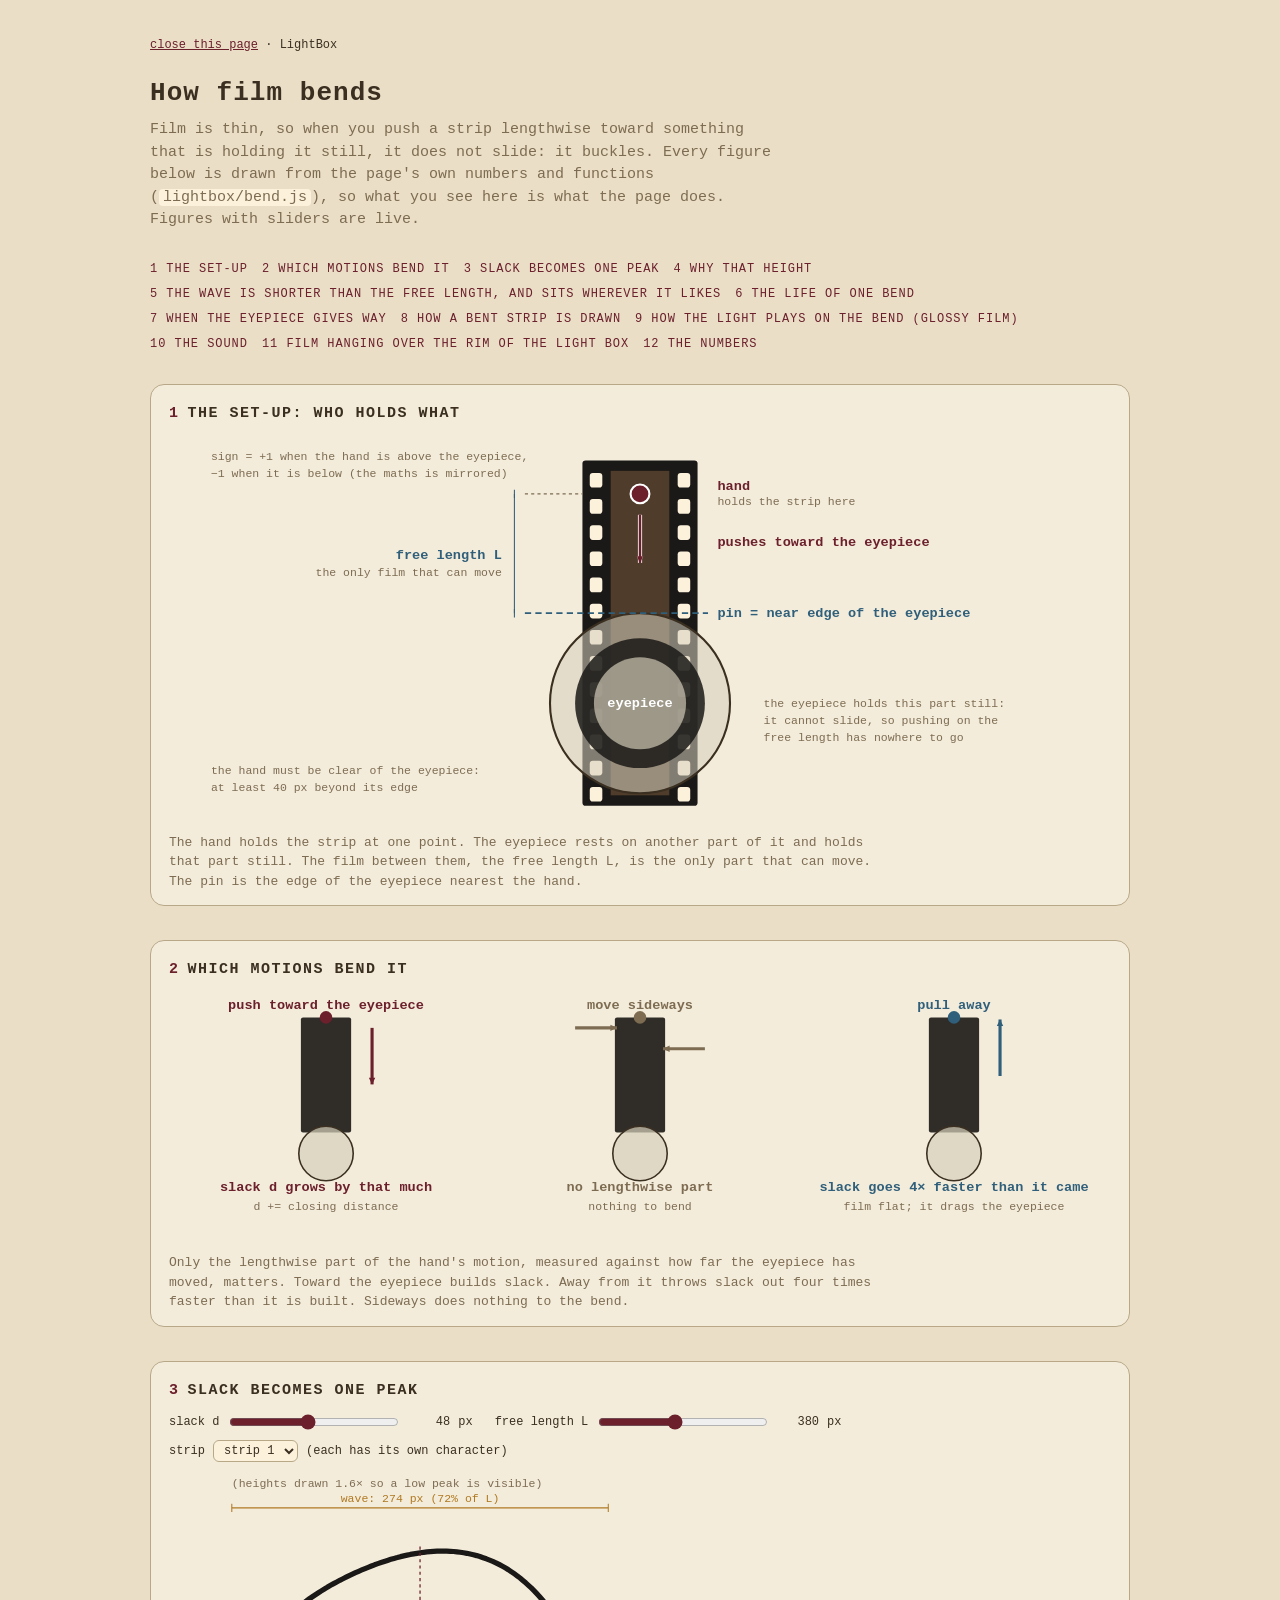
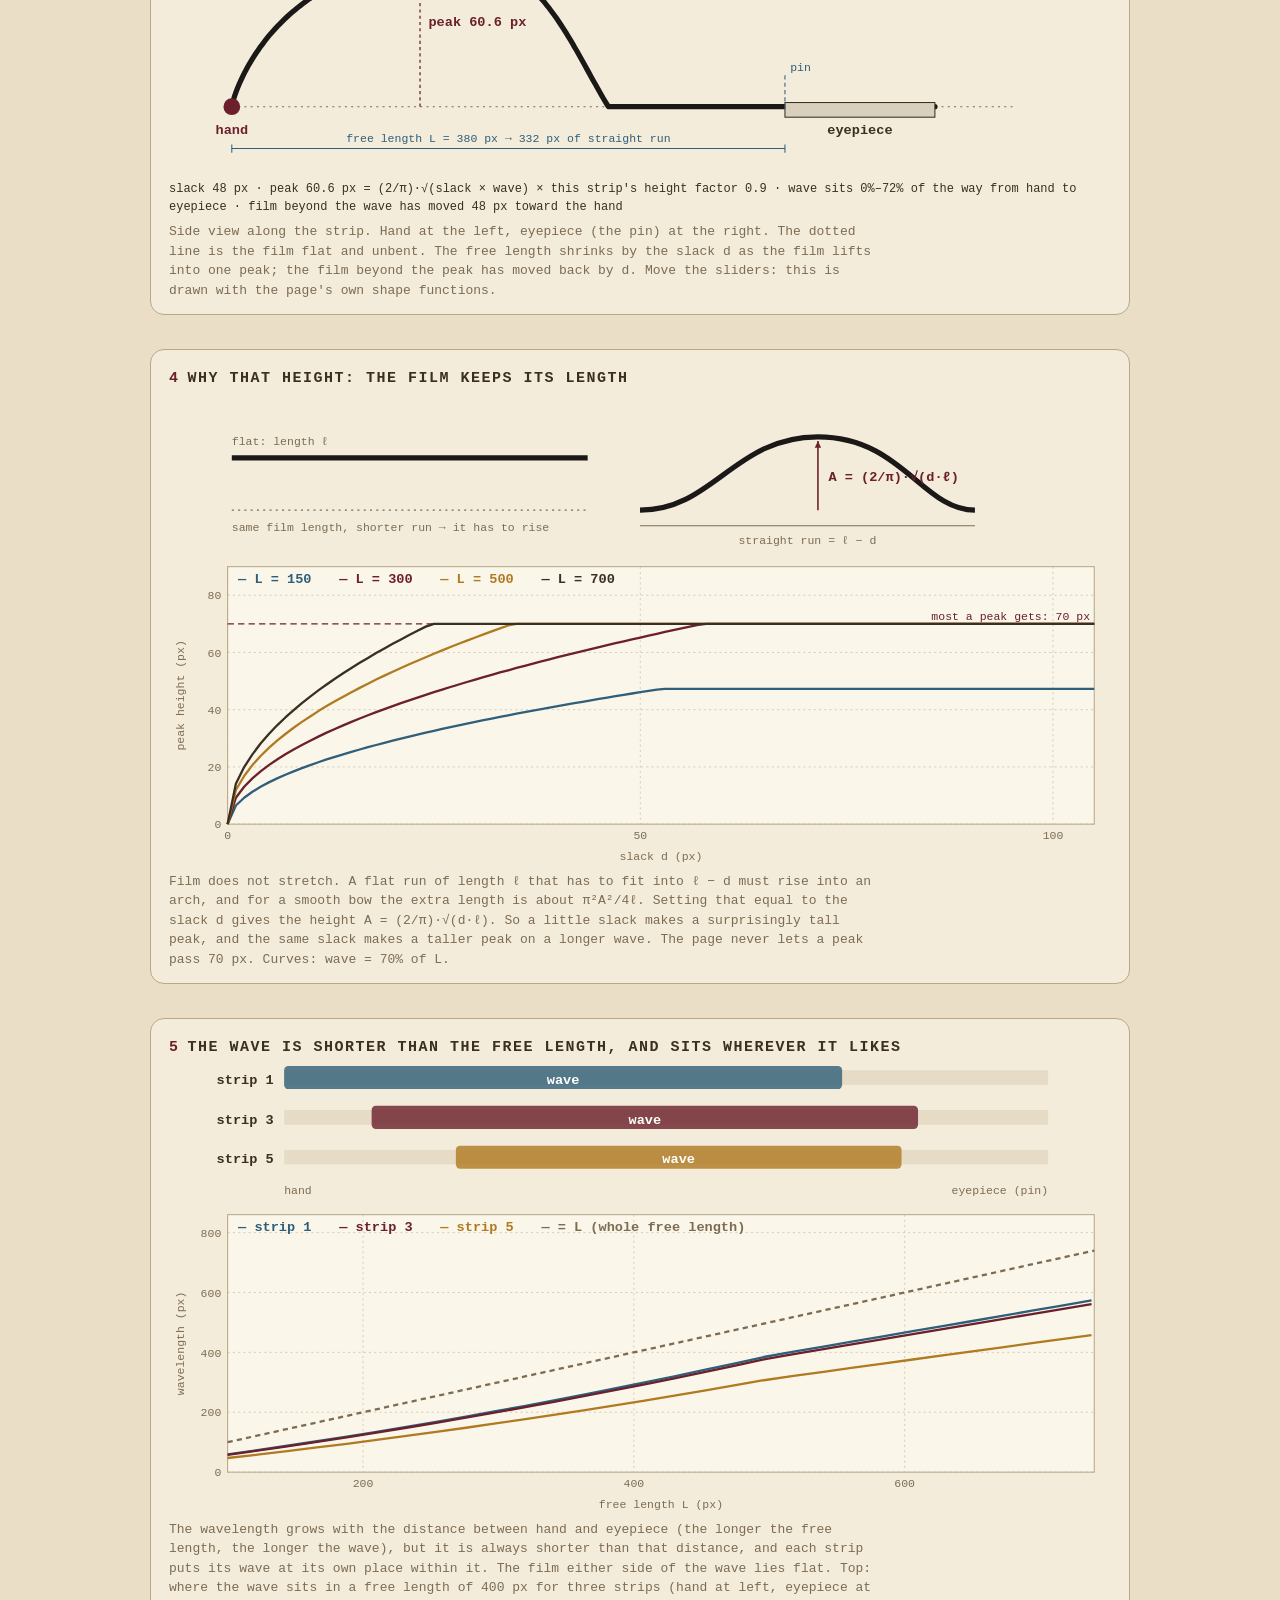
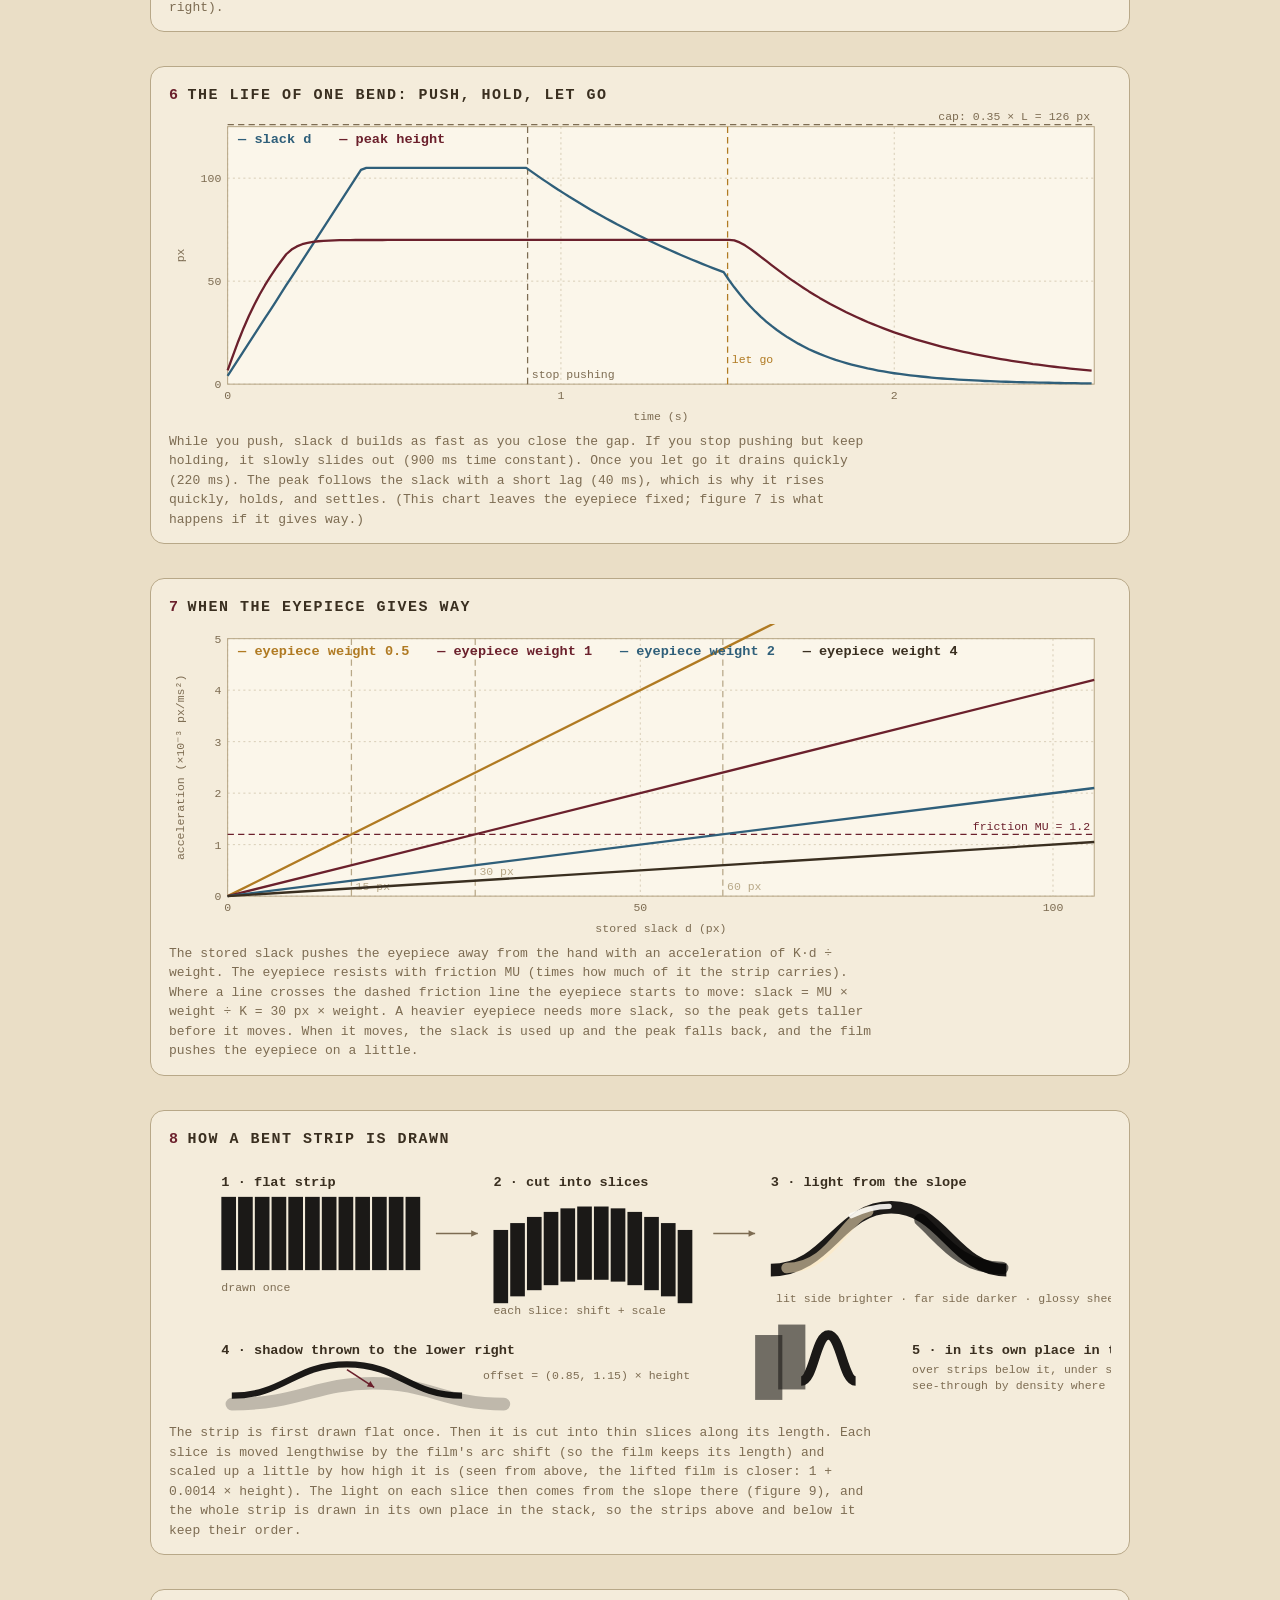
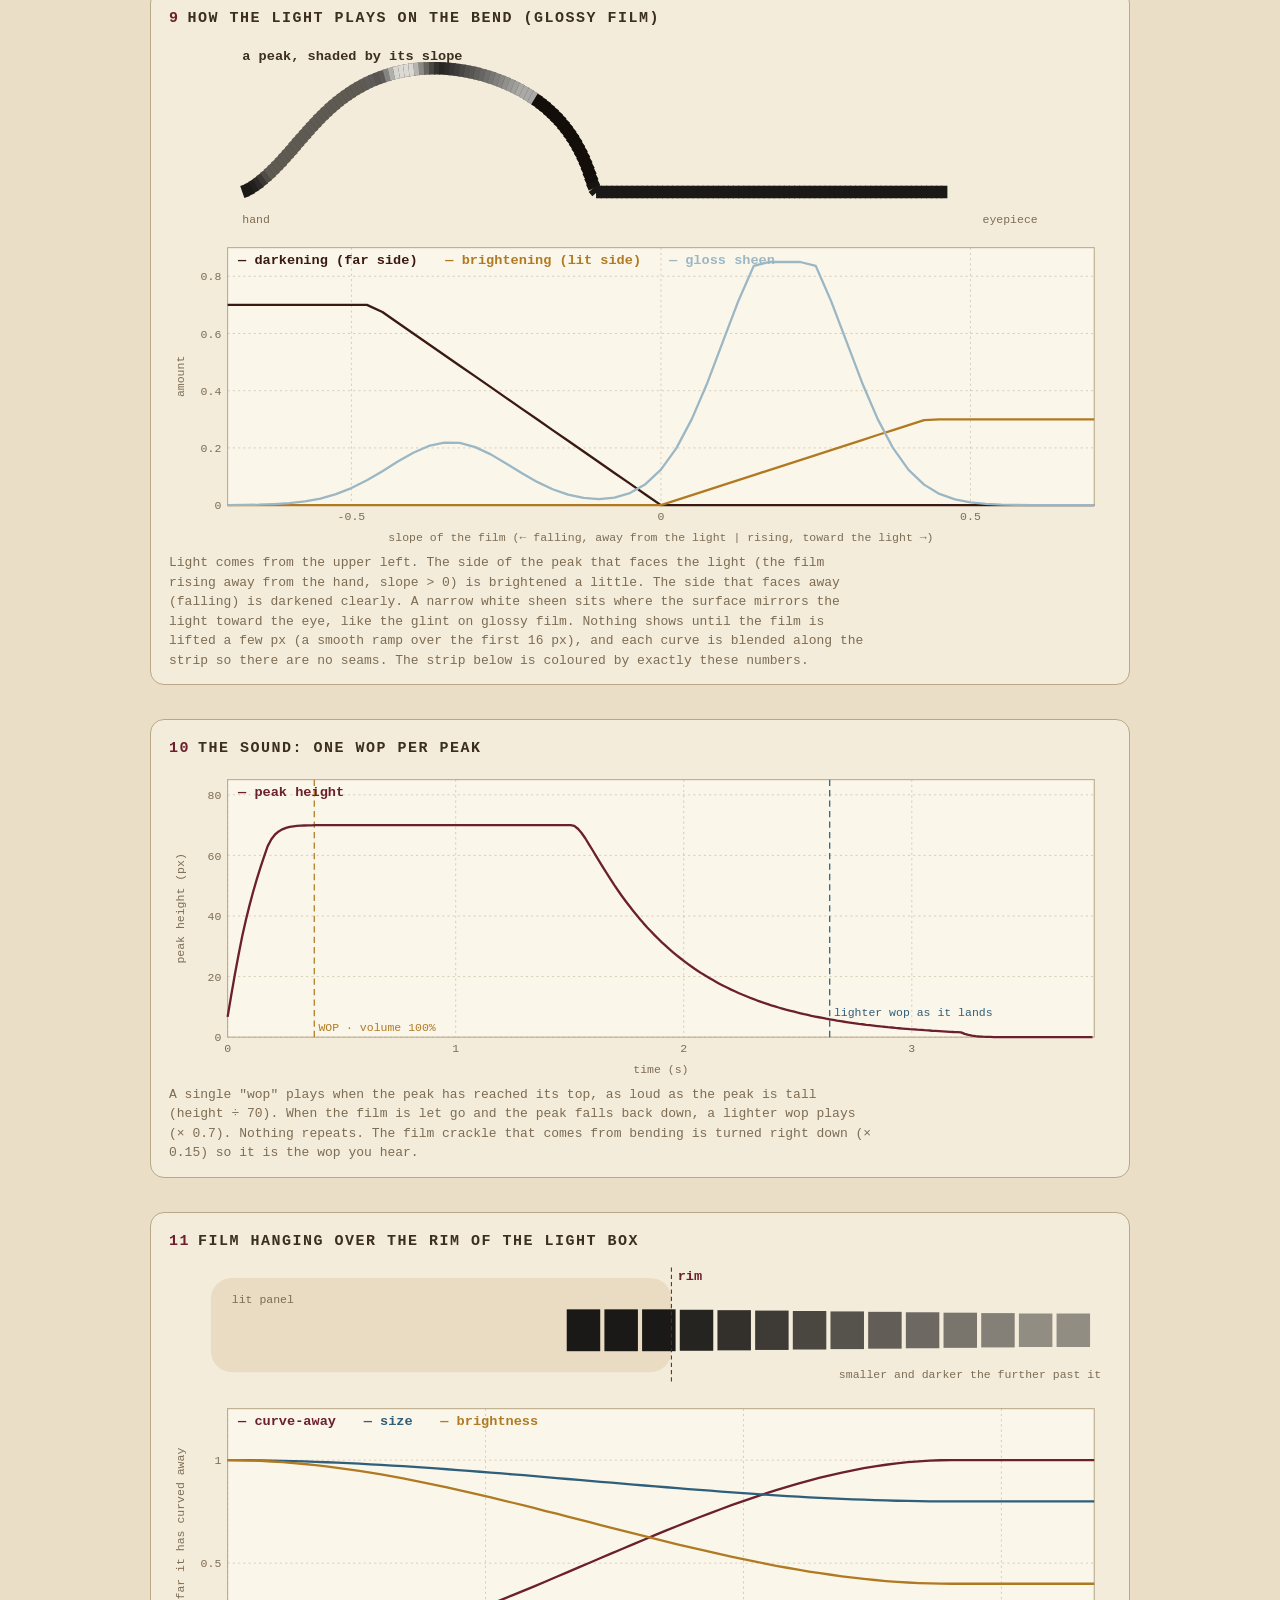
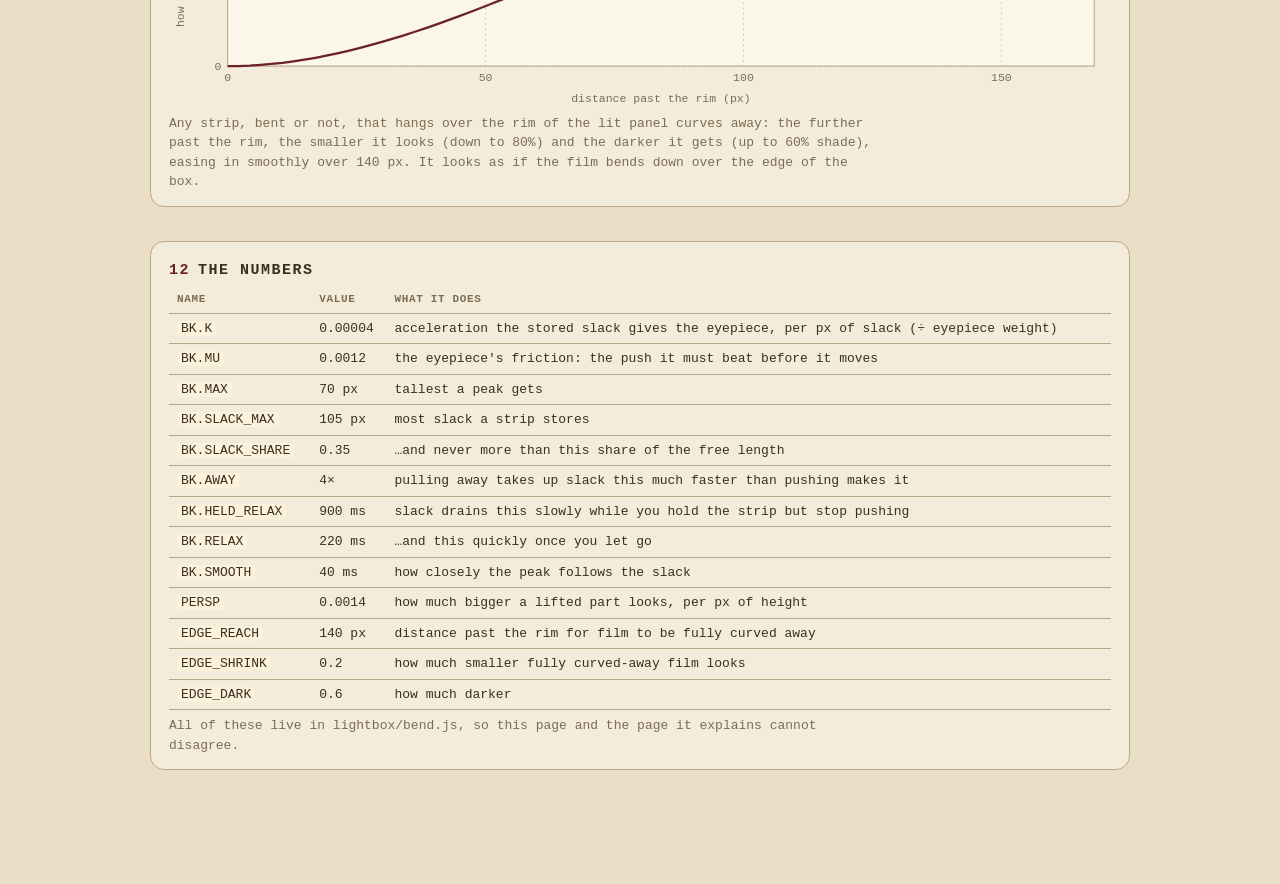
==== how-film-bends.html @ f4ecd859 "A page of diagrams explaining the film bending, opened by a button beside the sliders" ====
<!doctype html>
<html lang="en">
<head>
<meta charset="utf-8">
<meta name="viewport" content="width=device-width, initial-scale=1">
<title>How film bends</title>
<style>
  :root { --bg: #eadec6; --paper: #f4ecdb; --ink: #3a2f20; --soft: #7d6c52; --wine: #6b202c; --film: #1b1917; --lit: #fcf2dc; --line: #b8a888; --blue: #2f5f7a; --gold: #b07a22; }
  * { box-sizing: border-box; }
  body { margin: 0; background: var(--bg); color: var(--ink); font: 15px/1.5 ui-monospace, "SF Mono", Menlo, monospace; }
  main { max-width: 1020px; margin: 0 auto; padding: 36px 20px 80px; }
  h1 { font-size: 26px; letter-spacing: .04em; margin: 0 0 6px; }
  .lead { color: var(--soft); margin: 0 0 28px; max-width: 70ch; }
  nav { display: flex; flex-wrap: wrap; gap: 6px 14px; margin: 0 0 30px; font-size: 12px; letter-spacing: .08em; text-transform: uppercase; }
  nav a { color: var(--wine); text-decoration: none; border-bottom: 1px solid transparent; }
  nav a:hover { border-color: var(--wine); }
  figure { margin: 0 0 34px; background: var(--paper); border: 1px solid var(--line); border-radius: 14px; padding: 18px 18px 14px; }
  figure h2 { font-size: 15px; letter-spacing: .1em; text-transform: uppercase; margin: 0 0 4px; }
  figure h2 span { color: var(--wine); margin-right: 8px; }
  figcaption { color: var(--soft); font-size: 13px; margin: 6px 0 0; max-width: 90ch; }
  svg { display: block; width: 100%; height: auto; }
  svg text { font: 11px ui-monospace, "SF Mono", Menlo, monospace; fill: var(--ink); }
  svg .soft { fill: var(--soft); }
  svg .big { font-size: 13px; font-weight: 600; }
  .controls { display: flex; flex-wrap: wrap; gap: 8px 22px; margin: 10px 0 4px; font-size: 12px; align-items: center; }
  .controls label { display: flex; gap: 8px; align-items: center; }
  .controls input[type=range] { width: 170px; accent-color: var(--wine); }
  .controls output { min-width: 3.4em; text-align: right; }
  .controls select { font: inherit; background: var(--lit); border: 1px solid var(--line); border-radius: 6px; padding: 2px 6px; color: var(--ink); }
  table { width: 100%; border-collapse: collapse; font-size: 13px; }
  td, th { text-align: left; padding: 5px 8px; border-bottom: 1px solid var(--line); vertical-align: top; }
  th { color: var(--soft); font-weight: 600; letter-spacing: .06em; text-transform: uppercase; font-size: 11px; }
  code { background: var(--lit); padding: 0 4px; border-radius: 4px; }
  .back { font-size: 12px; margin-bottom: 20px; }
  .back a { color: var(--wine); }
</style>
</head>
<body>
<main>
  <div class="back"><a href="javascript:window.close()">close this page</a> · LightBox</div>
  <h1>How film bends</h1>
  <p class="lead">Film is thin, so when you push a strip lengthwise toward something that is holding it still, it does not slide: it buckles. Every figure below is drawn from the page's own numbers and functions (<code>lightbox/bend.js</code>), so what you see here is what the page does. Figures with sliders are live.</p>
  <nav id="nav"></nav>
  <div id="figs"></div>
</main>

<script type="module">
import { BK, PERSP, EDGE_REACH, EDGE_SHRINK, EDGE_DARK, archHeight, lighting, overRim, placeBend, profile, seedBend } from "./lightbox/bend.js";

const INK = "#3a2f20", SOFT = "#7d6c52", WINE = "#6b202c", BLUE = "#2f5f7a", GOLD = "#b07a22", LINE = "#b8a888", FILM = "#1b1917", LIT = "#fcf2dc";
const f1 = (v) => (Math.round(v * 10) / 10).toString();
const figs = document.getElementById("figs"), nav = document.getElementById("nav");
let n = 0;
function figure(id, title, caption, body) {
  n++;
  const el = document.createElement("figure");
  el.id = id;
  el.innerHTML = `<h2><span>${n}</span>${title}</h2><div class="body"></div><figcaption>${caption}</figcaption>`;
  el.querySelector(".body").innerHTML = body;
  figs.append(el);
  nav.insertAdjacentHTML("beforeend", `<a href="#${id}">${n} ${title.split(":")[0]}</a>`);
  return el;
}
const arrow = (x1, y1, x2, y2, c = INK, w = 1.6) => {
  const a = Math.atan2(y2 - y1, x2 - x1), h = 7;
  return `<line x1="${x1}" y1="${y1}" x2="${x2}" y2="${y2}" stroke="${c}" stroke-width="${w}"/><path d="M${x2} ${y2} L${x2 - h * Math.cos(a - .45)} ${y2 - h * Math.sin(a - .45)} L${x2 - h * Math.cos(a + .45)} ${y2 - h * Math.sin(a + .45)} Z" fill="${c}"/>`;
};
const dim = (x1, y1, x2, y2, label, c = SOFT, off = 0) => `<g stroke="${c}" stroke-width="1" fill="none"><line x1="${x1}" y1="${y1}" x2="${x2}" y2="${y2}"/><line x1="${x1}" y1="${y1 - 4}" x2="${x1}" y2="${y1 + 4}"/><line x1="${x2}" y1="${y2 - 4}" x2="${x2}" y2="${y2 + 4}"/></g><text x="${(x1 + x2) / 2}" y="${(y1 + y2) / 2 - 6 + off}" text-anchor="middle" fill="${c}" style="fill:${c}">${label}</text>`;

/* a plot: series of [x,y] points, axes ranges, labels */
function plot({ w = 900, h = 300, x0, x1, y0, y1, xl, yl, series = [], vlines = [], hlines = [], notes = "" }) {
  const L = 56, R = 16, T = 14, B = 40, pw = w - L - R, ph = h - T - B;
  const X = (x) => L + ((x - x0) / (x1 - x0)) * pw, Y = (y) => T + ph - ((y - y0) / (y1 - y0)) * ph;
  let s = `<svg viewBox="0 0 ${w} ${h}" role="img"><rect x="${L}" y="${T}" width="${pw}" height="${ph}" fill="#fbf6ea" stroke="${LINE}"/>`;
  const tick = (min, max) => { const span = max - min, raw = span / 5, mag = Math.pow(10, Math.floor(Math.log10(raw))), st = [1, 2, 5, 10].map((k) => k * mag).find((v) => v >= raw); const out = []; for (let v = Math.ceil(min / st) * st; v <= max + 1e-9; v += st) out.push(v); return out; };
  for (const v of tick(x0, x1)) s += `<line x1="${X(v)}" y1="${T}" x2="${X(v)}" y2="${T + ph}" stroke="${LINE}" stroke-width=".5" stroke-dasharray="2 3"/><text x="${X(v)}" y="${T + ph + 14}" text-anchor="middle" class="soft">${+v.toFixed(3)}</text>`;
  for (const v of tick(y0, y1)) s += `<line x1="${L}" y1="${Y(v)}" x2="${L + pw}" y2="${Y(v)}" stroke="${LINE}" stroke-width=".5" stroke-dasharray="2 3"/><text x="${L - 6}" y="${Y(v) + 4}" text-anchor="end" class="soft">${+v.toFixed(3)}</text>`;
  for (const hl of hlines) s += `<line x1="${L}" y1="${Y(hl.y)}" x2="${L + pw}" y2="${Y(hl.y)}" stroke="${hl.c || SOFT}" stroke-width="1.2" stroke-dasharray="6 4"/><text x="${L + pw - 4}" y="${Y(hl.y) - 4}" text-anchor="end" style="fill:${hl.c || SOFT}">${hl.t}</text>`;
  vlines.forEach((vl, i) => { s += `<line x1="${X(vl.x)}" y1="${T}" x2="${X(vl.x)}" y2="${T + ph}" stroke="${vl.c || SOFT}" stroke-width="1.2" stroke-dasharray="6 4"/><text x="${X(vl.x) + 4}" y="${T + ph - 6 - (i % 2) * 14}" style="fill:${vl.c || SOFT}">${vl.t}</text>`; });
  series.forEach((se) => {
    const pts = se.pts.map(([x, y]) => `${X(x).toFixed(1)},${Y(y).toFixed(1)}`).join(" ");
    s += `<polyline points="${pts}" fill="none" stroke="${se.c}" stroke-width="2.2" ${se.dash ? 'stroke-dasharray="5 4"' : ""} stroke-linejoin="round"/>`;
  });
  let lx = L + 10, ly = T + 16;
  series.forEach((se) => { if (!se.t) return; const wd = 28 + se.t.length * 7.8; if (lx + wd > L + pw) { lx = L + 10; ly += 15; } s += `<text x="${lx}" y="${ly}" style="fill:${se.c}" class="big">— ${se.t}</text>`; lx += wd + 14; });
  s += `<text x="${L + pw / 2}" y="${h - 6}" text-anchor="middle" class="soft">${xl}</text><text x="14" y="${T + ph / 2}" text-anchor="middle" transform="rotate(-90 14 ${T + ph / 2})" class="soft">${yl}</text>${notes}</svg>`;
  return s;
}

/* a strip's bend state, set up exactly as the page does it */
function makeBend(seedIndex, L, d, hand = 0) {
  const bk = { d, a: 0, sign: 1, hand, pin: hand + L, L, cover: 1 };
  seedBend(bk, (seedIndex + 1) * 0.6180339887 % 1);
  placeBend(bk);
  bk.a = d > 0 ? Math.min(BK.MAX, archHeight(d, (bk.t1 - bk.t0) * L)) : 0;
  return bk;
}

/* ------------------------------------------------------------------------------------------------------------------------------ 1 */
figure("setup", "The set-up: who holds what",
  "The hand holds the strip at one point. The eyepiece rests on another part of it and holds that part still. The film between them, the free length L, is the only part that can move. The pin is the edge of the eyepiece nearest the hand.",
  `<svg viewBox="0 0 900 380">
    <rect x="395" y="30" width="110" height="330" fill="${FILM}" rx="3"/>
    ${[0,1,2,3,4,5,6,7,8,9,10,11,12].map((i) => `<rect x="402" y="${42 + i * 25}" width="12" height="14" rx="3" fill="${LIT}"/><rect x="486" y="${42 + i * 25}" width="12" height="14" rx="3" fill="${LIT}"/>`).join("")}
    <rect x="422" y="40" width="56" height="310" fill="#7a5a3c" opacity=".55"/>
    <circle cx="450" cy="262" r="86" fill="#d8d0bd" fill-opacity=".55" stroke="${INK}" stroke-width="2"/>
    <circle cx="450" cy="262" r="62" fill="${FILM}" fill-opacity=".85"/><circle cx="450" cy="262" r="44" fill="#e9e1cc" fill-opacity=".6"/>
    <text x="450" y="266" text-anchor="middle" class="big" style="fill:#fff">eyepiece</text>
    <circle cx="450" cy="62" r="9" fill="${WINE}" stroke="#fff" stroke-width="2"/><text x="524" y="58" class="big" style="fill:${WINE}">hand</text><text x="524" y="73" class="soft">holds the strip here</text>
    ${arrow(450, 82, 450, 128, "#fff", 4)}${arrow(450, 82, 450, 128, WINE, 2.4)}<text x="524" y="112" style="fill:${WINE}" class="big">pushes toward the eyepiece</text>
    <line x1="340" y1="62" x2="395" y2="62" stroke="${SOFT}" stroke-dasharray="3 3"/>
    <line x1="340" y1="176" x2="515" y2="176" stroke="${BLUE}" stroke-width="1.6" stroke-dasharray="6 4"/>
    <text x="524" y="180" style="fill:${BLUE}" class="big">pin = near edge of the eyepiece</text>
    ${dim(330, 62, 330, 176, "", BLUE)}<text x="318" y="124" text-anchor="end" style="fill:${BLUE}" class="big">free length L</text>
    <text x="318" y="140" text-anchor="end" class="soft">the only film that can move</text>
    <rect x="395" y="176" width="110" height="172" fill="none"/>
    <text x="568" y="266" class="soft">the eyepiece holds this part still:</text><text x="568" y="282" class="soft">it cannot slide, so pushing on the</text><text x="568" y="298" class="soft">free length has nowhere to go</text>
    <text x="40" y="30" class="soft">sign = +1 when the hand is above the eyepiece,</text><text x="40" y="46" class="soft">−1 when it is below (the maths is mirrored)</text>
    <text x="40" y="330" class="soft">the hand must be clear of the eyepiece:</text><text x="40" y="346" class="soft">at least 40 px beyond its edge</text>
  </svg>`);

/* ------------------------------------------------------------------------------------------------------------------------------ 2 */
figure("which", "Which motions bend it",
  "Only the lengthwise part of the hand's motion, measured against how far the eyepiece has moved, matters. Toward the eyepiece builds slack. Away from it throws slack out four times faster than it is built. Sideways does nothing to the bend.",
  `<svg viewBox="0 0 900 250">
    ${[["push toward the eyepiece", 150, "slack d grows by that much", "d += closing distance", WINE, "bends", `${arrow(44, -80, 44, -26, WINE, 3)}`],
       ["move sideways", 450, "no lengthwise part", "nothing to bend", SOFT, "flat", `${arrow(-62, -80, -62 + 40, -80, SOFT, 3)}${arrow(62, -60, 62 - 40, -60, SOFT, 3)}`],
       ["pull away", 750, `slack goes ${BK.AWAY}× faster than it came`, "film flat; it drags the eyepiece", BLUE, "flat", `${arrow(44, -34, 44, -88, BLUE, 3)}`]].map(([t, x, a, b, c, st, ar]) => `
      <g transform="translate(${x} 0)">
        <text y="22" text-anchor="middle" class="big" style="fill:${c}">${t}</text>
        <g transform="translate(0 120)">
          <rect x="-24" y="-90" width="48" height="110" fill="${FILM}" rx="2" opacity=".9"/>
          <circle cx="0" cy="-90" r="6" fill="${c}"/>
          <g transform="translate(0 0)">${ar}</g>
          <circle cx="0" cy="40" r="26" fill="#d8d0bd" fill-opacity=".7" stroke="${INK}" stroke-width="1.5"/>
        </g>
        <text y="196" text-anchor="middle" style="fill:${c}" class="big">${a}</text>
        <text y="214" text-anchor="middle" class="soft">${b}</text>
      </g>`).join("")}
  </svg>`);

/* ------------------------------------------------------------------------------------------------------------------------------ 3 (live) */
const f3 = figure("peak", "Slack becomes one peak",
  "Side view along the strip. Hand at the left, eyepiece (the pin) at the right. The dotted line is the film flat and unbent. The free length shrinks by the slack d as the film lifts into one peak; the film beyond the peak has moved back by d. Move the sliders: this is drawn with the page's own shape functions.",
  `<div class="controls">
     <label>slack d <input id="p-d" type="range" min="0" max="105" value="48"><output id="o-d"></output> px</label>
     <label>free length L <input id="p-L" type="range" min="120" max="700" value="380"><output id="o-L"></output> px</label>
     <label>strip <select id="p-s">${[1,2,3,4,5,6].map((i) => `<option value="${i - 1}">strip ${i}</option>`).join("")}</select> (each has its own character)</label>
   </div><div id="p-svg"></div><div id="p-read" class="soft" style="font-size:12px"></div>`);
function drawPeak() {
  const d = +document.getElementById("p-d").value, L = +document.getElementById("p-L").value, si = +document.getElementById("p-s").value;
  const dd = Math.min(d, BK.SLACK_SHARE * L, BK.SLACK_MAX);
  const bk = makeBend(si, L, dd);
  document.getElementById("o-d").textContent = f1(dd); document.getElementById("o-L").textContent = L;
  const W = 900, H = 300, ox = 60, sc = (W - 2 * ox) / (L + 110), gy = 230, ez = 3;
  let film = "", flat = `<line x1="${ox}" y1="${gy}" x2="${ox + (L + 90) * sc}" y2="${gy}" stroke="${SOFT}" stroke-dasharray="2 4"/>`;
  const pts = [];
  for (let y = 0; y <= L + 90; y += 2) { const p = profile(bk, y); pts.push(`${(ox + (y + p.by) * sc).toFixed(1)},${(gy - p.z * sc * 1.6).toFixed(1)}`); }
  film = `<polyline points="${pts.join(" ")}" fill="none" stroke="${FILM}" stroke-width="5" stroke-linecap="round" stroke-linejoin="round"/>`;
  const hx = ox, ex = ox + (L + profile(bk, L).by) * sc, x0 = ox + bk.t0 * L * sc, x1 = ox + (bk.t1 * L + profile(bk, bk.t1 * L).by) * sc;
  const peakY = gy - bk.a * bk.amp * sc * 1.6;
  document.getElementById("p-svg").innerHTML = `<svg viewBox="0 0 ${W} ${H}">
    ${flat}${film}
    <circle cx="${hx}" cy="${gy}" r="8" fill="${WINE}"/><text x="${hx}" y="${gy + 26}" text-anchor="middle" style="fill:${WINE}" class="big">hand</text>
    <rect x="${ex}" y="${gy - 4}" width="${(90) * sc}" height="14" fill="#d8d0bd" stroke="${INK}"/><text x="${ex + 45 * sc}" y="${gy + 26}" text-anchor="middle" class="big">eyepiece</text>
    <line x1="${ex}" y1="${gy - 30}" x2="${ex}" y2="${gy + 4}" stroke="${BLUE}" stroke-dasharray="4 3"/><text x="${ex + 5}" y="${gy - 34}" style="fill:${BLUE}">pin</text>
    ${dim(hx, 270, ex, 270, `free length L = ${L} px → ${f1(L - dd)} px of straight run`, BLUE)}
    ${dim(x0 + 0, 40, x1, 40, `wave: ${f1((bk.t1 - bk.t0) * L)} px  (${Math.round((bk.t1 - bk.t0) * 100)}% of L)`, GOLD)}
    ${bk.a > 0.5 ? `<line x1="${(x0 + x1) / 2}" y1="${gy}" x2="${(x0 + x1) / 2}" y2="${peakY}" stroke="${WINE}" stroke-width="1.2" stroke-dasharray="3 3"/><text x="${(x0 + x1) / 2 + 8}" y="${(gy + peakY) / 2}" style="fill:${WINE}" class="big">peak ${f1(bk.a * bk.amp)} px</text>` : ""}
    <text x="${ox}" y="20" class="soft">(heights drawn 1.6× so a low peak is visible)</text>
  </svg>`;
  document.getElementById("p-read").textContent = `slack ${f1(dd)} px · peak ${f1(bk.a * bk.amp)} px = (2/π)·√(slack × wave) × this strip's height factor ${f1(bk.amp)} · wave sits ${Math.round(bk.t0 * 100)}%–${Math.round(bk.t1 * 100)}% of the way from hand to eyepiece · film beyond the wave has moved ${f1(dd)} px toward the hand`;
}
["p-d", "p-L", "p-s"].forEach((id) => document.getElementById(id).addEventListener("input", drawPeak));
drawPeak();

/* ------------------------------------------------------------------------------------------------------------------------------ 4 */
{
  const series = [150, 300, 500, 700].map((L, i) => ({ t: `L = ${L}`, c: [BLUE, WINE, GOLD, INK][i], pts: Array.from({ length: 106 }, (_, d) => [d, Math.min(BK.MAX, archHeight(Math.min(d, BK.SLACK_SHARE * L), 0.7 * L))]) }));
  figure("height", "Why that height: the film keeps its length",
    "Film does not stretch. A flat run of length ℓ that has to fit into ℓ − d must rise into an arch, and for a smooth bow the extra length is about π²A²/4ℓ. Setting that equal to the slack d gives the height A = (2/π)·√(d·ℓ). So a little slack makes a surprisingly tall peak, and the same slack makes a taller peak on a longer wave. The page never lets a peak pass " + BK.MAX + " px. Curves: wave = 70% of L.",
    `<svg viewBox="0 0 900 150">
       <line x1="60" y1="110" x2="400" y2="110" stroke="${SOFT}" stroke-dasharray="2 4"/>
       <line x1="60" y1="60" x2="400" y2="60" stroke="${FILM}" stroke-width="5"/><text x="60" y="48" class="soft">flat: length ℓ</text><rect x="50" y="53" width="14" height="14" fill="${WINE}" opacity=".0"/>
       <path d="M60 130 C 130 130, 150 60, 230 60 S 330 130, 360 130" fill="none" stroke="none"/>
       <path d="M450 110 C 520 110, 540 40, 620 40 S 720 110, 770 110" fill="none" stroke="${FILM}" stroke-width="5"/>
       <line x1="450" y1="125" x2="770" y2="125" stroke="${SOFT}"/><text x="610" y="142" text-anchor="middle" class="soft">straight run = ℓ − d</text>
       ${arrow(620, 110, 620, 44, WINE, 1.5)}<text x="630" y="82" style="fill:${WINE}" class="big">A = (2/π)·√(d·ℓ)</text>
       <text x="60" y="130" class="soft">same film length, shorter run → it has to rise</text>
     </svg>` +
    plot({ x0: 0, x1: 105, y0: 0, y1: 90, xl: "slack d (px)", yl: "peak height (px)", series, hlines: [{ y: BK.MAX, t: `most a peak gets: ${BK.MAX} px`, c: WINE }] }));
}

/* ------------------------------------------------------------------------------------------------------------------------------ 5 */
{
  const make = (si, L) => { const bk = makeBend(si, L, 40); return { bk, wl: (bk.t1 - bk.t0) * L }; };
  const ser = [0, 2, 4].map((si, i) => ({ t: `strip ${si + 1}`, c: [BLUE, WINE, GOLD][i], pts: Array.from({ length: 30 }, (_, k) => { const L = 100 + k * 22; return [L, make(si, L).wl]; }) }));
  ser.push({ t: "= L (whole free length)", c: SOFT, dash: true, pts: [[100, 100], [740, 740]] });
  const bars = [0, 2, 4].map((si, i) => { const L = 400, bk = makeBend(si, L, 40); return `<g transform="translate(0 ${i * 38})"><rect x="110" y="6" width="730" height="14" fill="#e6dcc6"/><rect x="${110 + bk.t0 * 730}" y="2" width="${(bk.t1 - bk.t0) * 730}" height="22" fill="${[BLUE, WINE, GOLD][i]}" opacity=".8" rx="4"/><text x="100" y="19" text-anchor="end" class="big">strip ${si + 1}</text><text x="${110 + (bk.t0 + bk.t1) * 365}" y="19" text-anchor="middle" style="fill:#fff" class="big">wave</text></g>`; }).join("");
  figure("wavelength", "The wave is shorter than the free length, and sits wherever it likes",
    "The wavelength grows with the distance between hand and eyepiece (the longer the free length, the longer the wave), but it is always shorter than that distance, and each strip puts its wave at its own place within it. The film either side of the wave lies flat. Top: where the wave sits in a free length of 400 px for three strips (hand at left, eyepiece at right).",
    `<svg viewBox="0 0 900 130"><text x="60" y="-2" class="soft"></text>${bars}<text x="110" y="124" class="soft">hand</text><text x="840" y="124" text-anchor="end" class="soft">eyepiece (pin)</text></svg>` +
    plot({ x0: 100, x1: 740, y0: 0, y1: 860, xl: "free length L (px)", yl: "wavelength (px)", series: ser }));
}

/* ------------------------------------------------------------------------------------------------------------------------------ 6 */
function simulate(L = 360, mass = 1, tEnd = 2600) {
  const dt = 16, out = [], v = 0.25;                    // px per ms: a brisk push
  let d = 0, a = 0;
  const wl = 0.7 * L;
  for (let t = 0; t <= tEnd; t += dt) {
    const pushing = t < 900, held = t < 1500;
    if (pushing) d += v * dt; else d *= Math.exp(-dt / (held ? BK.HELD_RELAX : BK.RELAX));
    d = Math.min(d, BK.SLACK_SHARE * L, BK.SLACK_MAX);
    const target = d > 0.02 ? Math.min(BK.MAX, archHeight(d, wl)) : 0;
    a += (target - a) * (1 - Math.exp(-dt / BK.SMOOTH));
    out.push([t / 1000, d, a]);
  }
  return out;
}
{
  const sim = simulate();
  figure("life", "The life of one bend: push, hold, let go",
    `While you push, slack d builds as fast as you close the gap. If you stop pushing but keep holding, it slowly slides out (${BK.HELD_RELAX} ms time constant). Once you let go it drains quickly (${BK.RELAX} ms). The peak follows the slack with a short lag (${BK.SMOOTH} ms), which is why it rises quickly, holds, and settles. (This chart leaves the eyepiece fixed; figure 7 is what happens if it gives way.)`,
    plot({ x0: 0, x1: 2.6, y0: 0, y1: 125, xl: "time (s)", yl: "px", series: [{ t: "slack d", c: BLUE, pts: sim.map(([t, d]) => [t, d]) }, { t: "peak height", c: WINE, pts: sim.map(([t, , a]) => [t, a]) }],
      vlines: [{ x: 0.9, t: "stop pushing", c: SOFT }, { x: 1.5, t: "let go", c: GOLD }], hlines: [{ y: BK.SLACK_SHARE * 360, t: `cap: ${BK.SLACK_SHARE} × L = ${Math.round(BK.SLACK_SHARE * 360)} px`, c: SOFT }] }));
}

/* ------------------------------------------------------------------------------------------------------------------------------ 7 */
{
  const masses = [0.5, 1, 2, 4];
  const ser = masses.map((m, i) => ({ t: `eyepiece weight ${m}`, c: [GOLD, WINE, BLUE, INK][i], pts: [[0, 0], [BK.SLACK_MAX, (BK.K * BK.SLACK_MAX) / m * 1000]] }));
  figure("giveway", "When the eyepiece gives way",
    `The stored slack pushes the eyepiece away from the hand with an acceleration of K·d ÷ weight. The eyepiece resists with friction MU (times how much of it the strip carries). Where a line crosses the dashed friction line the eyepiece starts to move: slack = MU × weight ÷ K = ${f1(BK.MU / BK.K)} px × weight. A heavier eyepiece needs more slack, so the peak gets taller before it moves. When it moves, the slack is used up and the peak falls back, and the film pushes the eyepiece on a little.`,
    plot({ x0: 0, x1: BK.SLACK_MAX, y0: 0, y1: 5, xl: "stored slack d (px)", yl: "acceleration (×10⁻³ px/ms²)", series: ser, hlines: [{ y: BK.MU * 1000, t: `friction MU = ${BK.MU * 1000}`, c: WINE }],
      vlines: masses.map((m) => ({ x: (BK.MU * m) / BK.K, t: `${f1((BK.MU * m) / BK.K)} px`, c: LINE })).filter((v) => v.x < BK.SLACK_MAX) }));
}

/* ------------------------------------------------------------------------------------------------------------------------------ 8 */
figure("draw", "How a bent strip is drawn",
  "The strip is first drawn flat once. Then it is cut into thin slices along its length. Each slice is moved lengthwise by the film's arc shift (so the film keeps its length) and scaled up a little by how high it is (seen from above, the lifted film is closer: 1 + " + PERSP + " × height). The light on each slice then comes from the slope there (figure 9), and the whole strip is drawn in its own place in the stack, so the strips above and below it keep their order.",
  `<svg viewBox="0 0 900 250">
    ${[0, 1, 2, 3, 4, 5, 6, 7, 8, 9, 10, 11].map((i) => `<rect x="${50 + i * 16}" y="40" width="14" height="70" fill="${FILM}"/>`).join("")}
    <text x="50" y="30" class="big">1 · flat strip</text><text x="50" y="130" class="soft">drawn once</text>
    ${arrow(255, 75, 295, 75, SOFT)}
    ${[0, 1, 2, 3, 4, 5, 6, 7, 8, 9, 10, 11].map((i) => { const z = 26 * Math.sin(Math.PI * (i + 0.5) / 12), by = -i * 0; return `<rect x="${310 + i * 16}" y="${110 - z - 35}" width="14" height="${70}" fill="${FILM}" transform="translate(${by} 0)"/>`; }).join("")}
    <text x="310" y="30" class="big">2 · cut into slices</text><text x="310" y="152" class="soft">each slice: shift + scale</text>
    ${arrow(520, 75, 560, 75, SOFT)}
    <path d="M575 110 C 630 110, 640 50, 690 50 S 750 110, 800 110" fill="none" stroke="${FILM}" stroke-width="12"/>
    <path d="M590 108 C 632 108, 644 62, 668 54" fill="none" stroke="#ffe9c0" stroke-opacity=".55" stroke-width="10" stroke-linecap="round"/>
    <path d="M652 58 C 664 52, 676 49, 688 49" fill="none" stroke="#fffdf8" stroke-opacity=".9" stroke-width="5" stroke-linecap="round"/>
    <path d="M718 62 C 740 82, 756 108, 796 108" fill="none" stroke="#000" stroke-opacity=".6" stroke-width="12" stroke-linecap="round"/>
    <text x="580" y="140" class="soft">lit side brighter · far side darker · glossy sheen</text>
    <text x="575" y="30" class="big">3 · light from the slope</text>
    <text x="50" y="190" class="big">4 · shadow thrown to the lower right</text>
    <path d="M60 230 C 110 230, 120 200, 170 200 S 230 230, 280 230" fill="none" stroke="${FILM}" stroke-width="6"/>
    <path d="M60 238 C 125 238, 140 218, 195 218 S 262 238, 320 238" fill="none" stroke="#000" stroke-opacity=".22" stroke-width="12" stroke-linecap="round"/>
    ${arrow(170, 205, 196, 222, WINE, 1.5)}<text x="300" y="214" class="soft">offset = (0.85, 1.15) × height</text>
    <g transform="translate(560 150)"><rect x="0" y="22" width="26" height="62" fill="${FILM}" opacity=".6"/><rect x="22" y="12" width="26" height="62" fill="${FILM}" opacity=".6"/><path d="M44 66 C 56 66, 58 22, 70 22 S 84 66, 96 66" fill="none" stroke="${FILM}" stroke-width="9"/></g>
    <text x="560" y="190" class="big" transform="translate(150 0)">5 · in its own place in the stack</text><text x="710" y="208" class="soft">over strips below it, under strips above it;</text><text x="710" y="224" class="soft">see-through by density where it overlaps film</text>
  </svg>`);

/* ------------------------------------------------------------------------------------------------------------------------------ 9 */
{
  const sl = Array.from({ length: 57 }, (_, i) => -0.7 + (i * 1.4) / 56);
  const col = (k) => ({ dark: "#3a1a10", diff: GOLD, spec: "#9bb7c4" }[k]);
  const bk = makeBend(1, 380, 55);
  const slices = []; const H = 130, base = 150, W = 900, ox = 70, sx = (W - 2 * ox) / 470;
  for (let y = 0; y < 470; y += 3) { const p = profile(bk, y), q = profile(bk, y + 3), lg = lighting(p.dz, p.z, 0); const x1 = ox + (y + p.by) * sx, x2 = ox + (y + 3 + q.by) * sx + 1; slices.push(`<line x1="${x1.toFixed(1)}" y1="${(base - p.z * 1.6).toFixed(1)}" x2="${x2.toFixed(1)}" y2="${(base - q.z * 1.6).toFixed(1)}" stroke="${FILM}" stroke-width="12"/><line x1="${x1.toFixed(1)}" y1="${(base - p.z * 1.6).toFixed(1)}" x2="${x2.toFixed(1)}" y2="${(base - q.z * 1.6).toFixed(1)}" stroke="rgb(${lg.spec > 0.02 ? "255,253,248" : lg.diff > 0.01 ? "255,244,222" : "14,8,2"})" stroke-opacity="${Math.max(lg.spec, lg.diff, lg.dark * 0.9).toFixed(2)}" stroke-width="12"/>`); }
  figure("light", "How the light plays on the bend (glossy film)",
    "Light comes from the upper left. The side of the peak that faces the light (the film rising away from the hand, slope > 0) is brightened a little. The side that faces away (falling) is darkened clearly. A narrow white sheen sits where the surface mirrors the light toward the eye, like the glint on glossy film. Nothing shows until the film is lifted a few px (a smooth ramp over the first 16 px), and each curve is blended along the strip so there are no seams. The strip below is coloured by exactly these numbers.",
    `<svg viewBox="0 0 ${W} 190">${slices.join("")}<text x="${ox}" y="24" class="big">a peak, shaded by its slope</text><text x="${ox}" y="180" class="soft">hand</text><text x="${W - ox}" y="180" text-anchor="end" class="soft">eyepiece</text></svg>` +
    plot({ x0: -0.7, x1: 0.7, y0: 0, y1: 0.9, xl: "slope of the film  (← falling, away from the light | rising, toward the light →)", yl: "amount",
      series: [["dark", "darkening (far side)"], ["diff", "brightening (lit side)"], ["spec", "gloss sheen"]].map(([k, t]) => ({ t, c: col(k), pts: sl.map((s) => [s, lighting(s, 40, 0)[k]]) })) }));
}

/* ------------------------------------------------------------------------------------------------------------------------------ 10 */
{
  const sim = simulate(360, 1, 3800);
  let pk = 0; sim.forEach(([, , a]) => { if (a > pk) pk = a; });
  const tPeak = sim.find(([, , a]) => a >= 0.98 * pk)[0] + 0.14;                          // it has stopped rising for 140 ms
  const tDown = sim.find(([t, , a]) => t > 1.5 && a < 6)?.[0] ?? 2.6;                      // and has fallen back down
  figure("sound", "The sound: one wop per peak",
    `A single "wop" plays when the peak has reached its top, as loud as the peak is tall (height ÷ ${BK.MAX}). When the film is let go and the peak falls back down, a lighter wop plays (× 0.7). Nothing repeats. The film crackle that comes from bending is turned right down (× 0.15) so it is the wop you hear.`,
    plot({ x0: 0, x1: 3.8, y0: 0, y1: 85, xl: "time (s)", yl: "peak height (px)", series: [{ t: "peak height", c: WINE, pts: sim.map(([t, , a]) => [t, a]) }],
      vlines: [{ x: tPeak, t: `WOP · volume ${Math.round((pk / BK.MAX) * 100)}%`, c: GOLD }, { x: tDown, t: "lighter wop as it lands", c: BLUE }],
      notes: "" }));
}

/* ------------------------------------------------------------------------------------------------------------------------------ 11 */
{
  const pts = Array.from({ length: 80 }, (_, i) => { const d = (i * EDGE_REACH * 1.2) / 79; const o = overRim(10 - d, 500, 2000, 1000, 10); return [d, o]; });
  figure("rim", "Film hanging over the rim of the light box",
    `Any strip, bent or not, that hangs over the rim of the lit panel curves away: the further past the rim, the smaller it looks (down to ${100 - EDGE_SHRINK * 100}%) and the darker it gets (up to ${EDGE_DARK * 100}% shade), easing in smoothly over ${EDGE_REACH} px. It looks as if the film bends down over the edge of the box.`,
    `<svg viewBox="0 0 900 130"><rect x="40" y="20" width="440" height="90" rx="20" fill="#e9dcc2"/><text x="60" y="44" class="soft">lit panel</text>
      ${Array.from({ length: 14 }, (_, i) => { const x = 380 + i * 36, o = i < 3 ? 0 : Math.min(1, (i - 2) / 10); return `<rect x="${x}" y="${50 + o * 4}" width="32" height="${40 - o * 8}" fill="rgb(${Math.round(27 - 0)},${25},${23})" opacity="${1 - o * 0.55}"/>`; }).join("")}
      <line x1="480" y1="10" x2="480" y2="120" stroke="${WINE}" stroke-dasharray="4 3"/><text x="486" y="22" style="fill:${WINE}" class="big">rim</text><text x="640" y="116" class="soft">smaller and darker the further past it</text></svg>` +
    plot({ x0: 0, x1: EDGE_REACH * 1.2, y0: 0, y1: 1.25, xl: "distance past the rim (px)", yl: "how far it has curved away", series: [{ t: "curve-away", c: WINE, pts }, { t: "size", c: BLUE, pts: pts.map(([x, o]) => [x, 1 - EDGE_SHRINK * o]) }, { t: "brightness", c: GOLD, pts: pts.map(([x, o]) => [x, 1 - EDGE_DARK * o]) }] }));
}

/* ------------------------------------------------------------------------------------------------------------------------------ constants */
figure("numbers", "The numbers",
  "All of these live in lightbox/bend.js, so this page and the page it explains cannot disagree.",
  `<table><tr><th>name</th><th>value</th><th>what it does</th></tr>
    ${[["BK.K", BK.K, "acceleration the stored slack gives the eyepiece, per px of slack (÷ eyepiece weight)"], ["BK.MU", BK.MU, "the eyepiece's friction: the push it must beat before it moves"], ["BK.MAX", BK.MAX + " px", "tallest a peak gets"], ["BK.SLACK_MAX", BK.SLACK_MAX + " px", "most slack a strip stores"], ["BK.SLACK_SHARE", BK.SLACK_SHARE, "…and never more than this share of the free length"], ["BK.AWAY", BK.AWAY + "×", "pulling away takes up slack this much faster than pushing makes it"], ["BK.HELD_RELAX", BK.HELD_RELAX + " ms", "slack drains this slowly while you hold the strip but stop pushing"], ["BK.RELAX", BK.RELAX + " ms", "…and this quickly once you let go"], ["BK.SMOOTH", BK.SMOOTH + " ms", "how closely the peak follows the slack"], ["PERSP", PERSP, "how much bigger a lifted part looks, per px of height"], ["EDGE_REACH", EDGE_REACH + " px", "distance past the rim for film to be fully curved away"], ["EDGE_SHRINK", EDGE_SHRINK, "how much smaller fully curved-away film looks"], ["EDGE_DARK", EDGE_DARK, "how much darker"]].map(([a, b, c]) => `<tr><td><code>${a}</code></td><td>${b}</td><td>${c}</td></tr>`).join("")}
  </table>`);
</script>
</body>
</html>
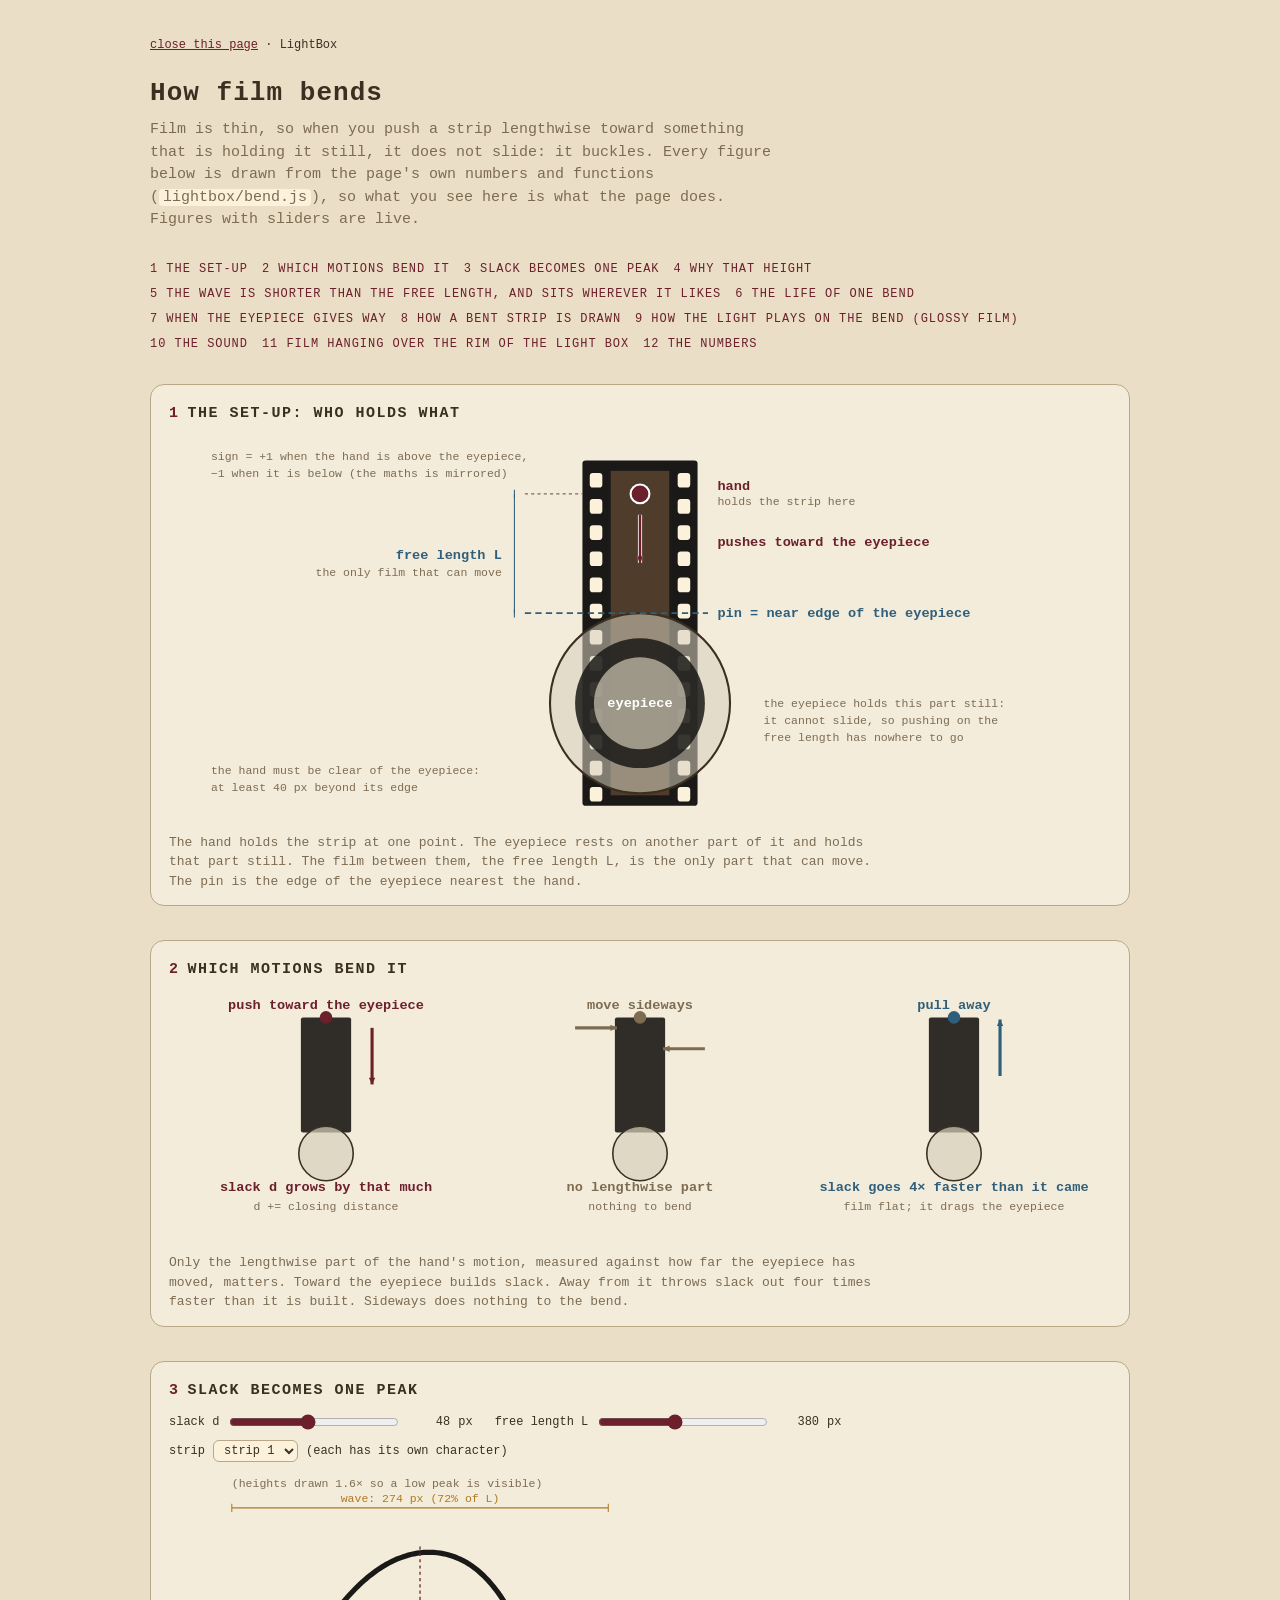
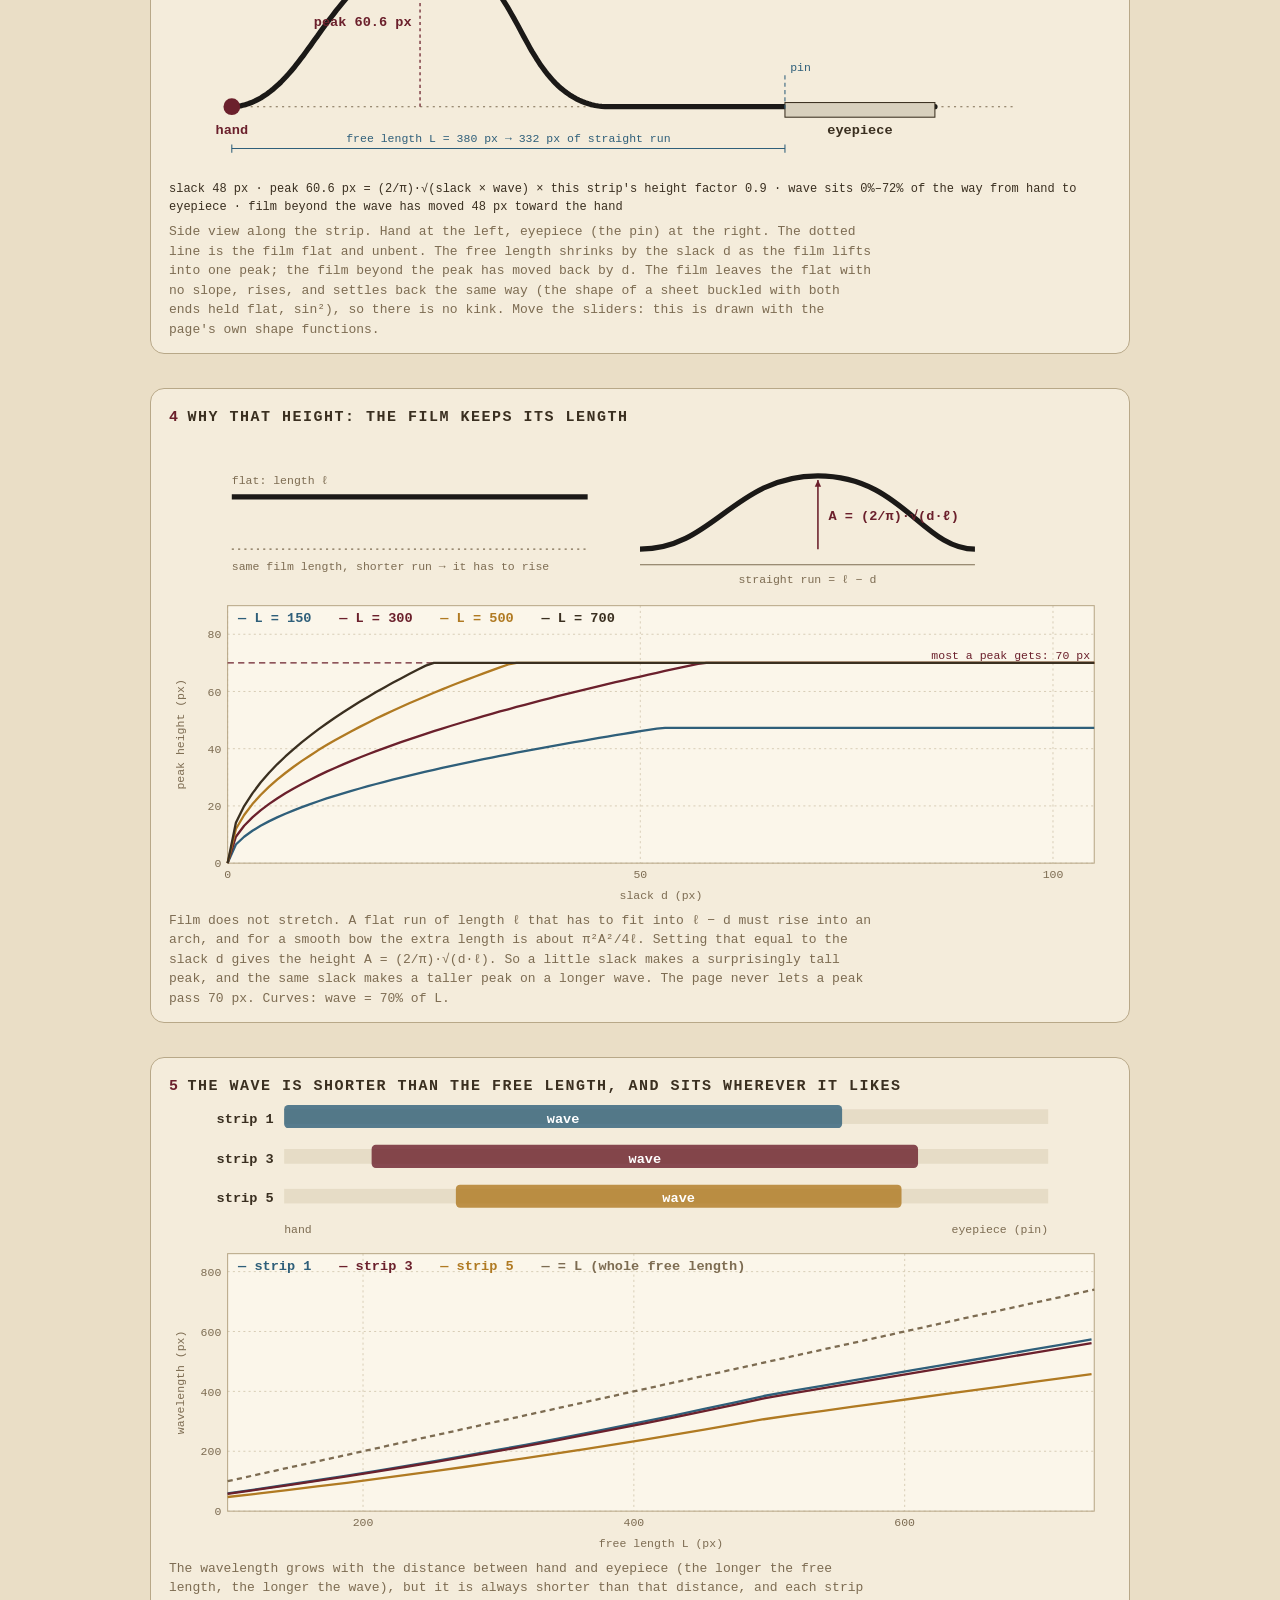
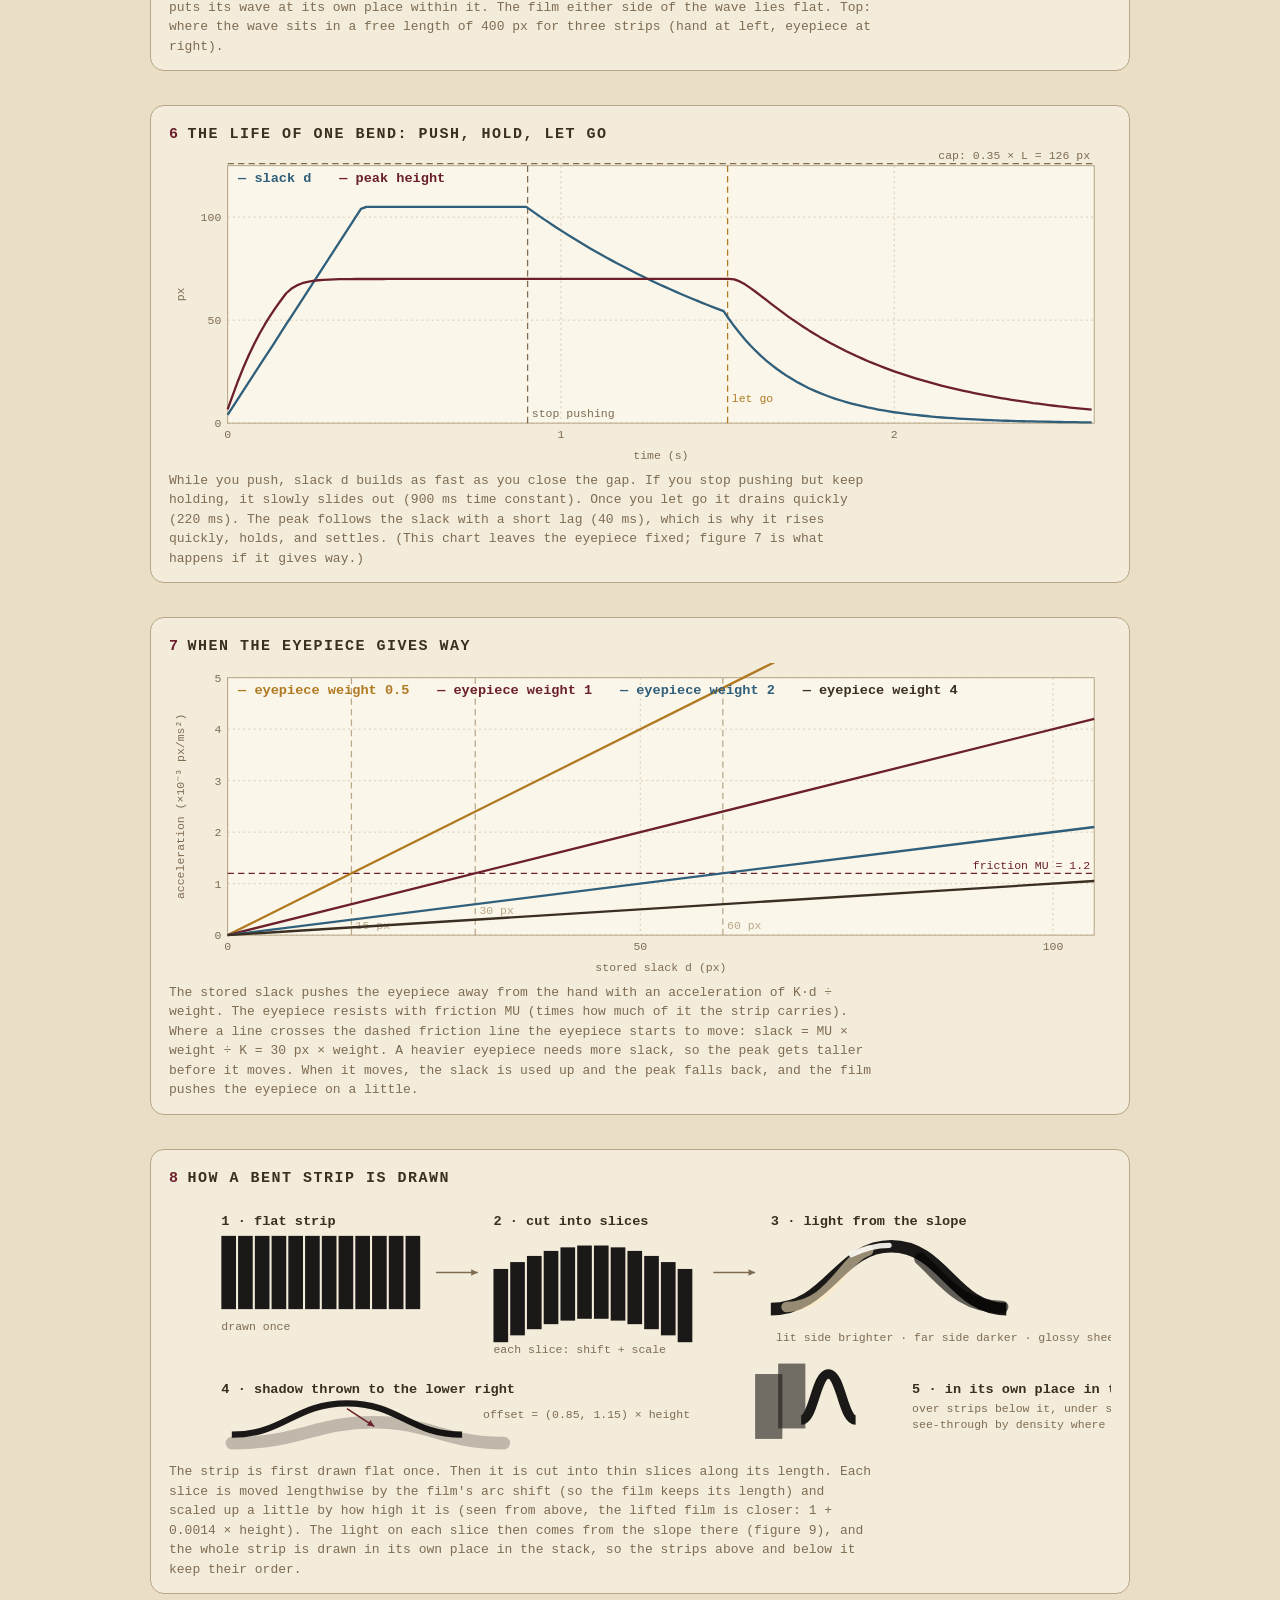
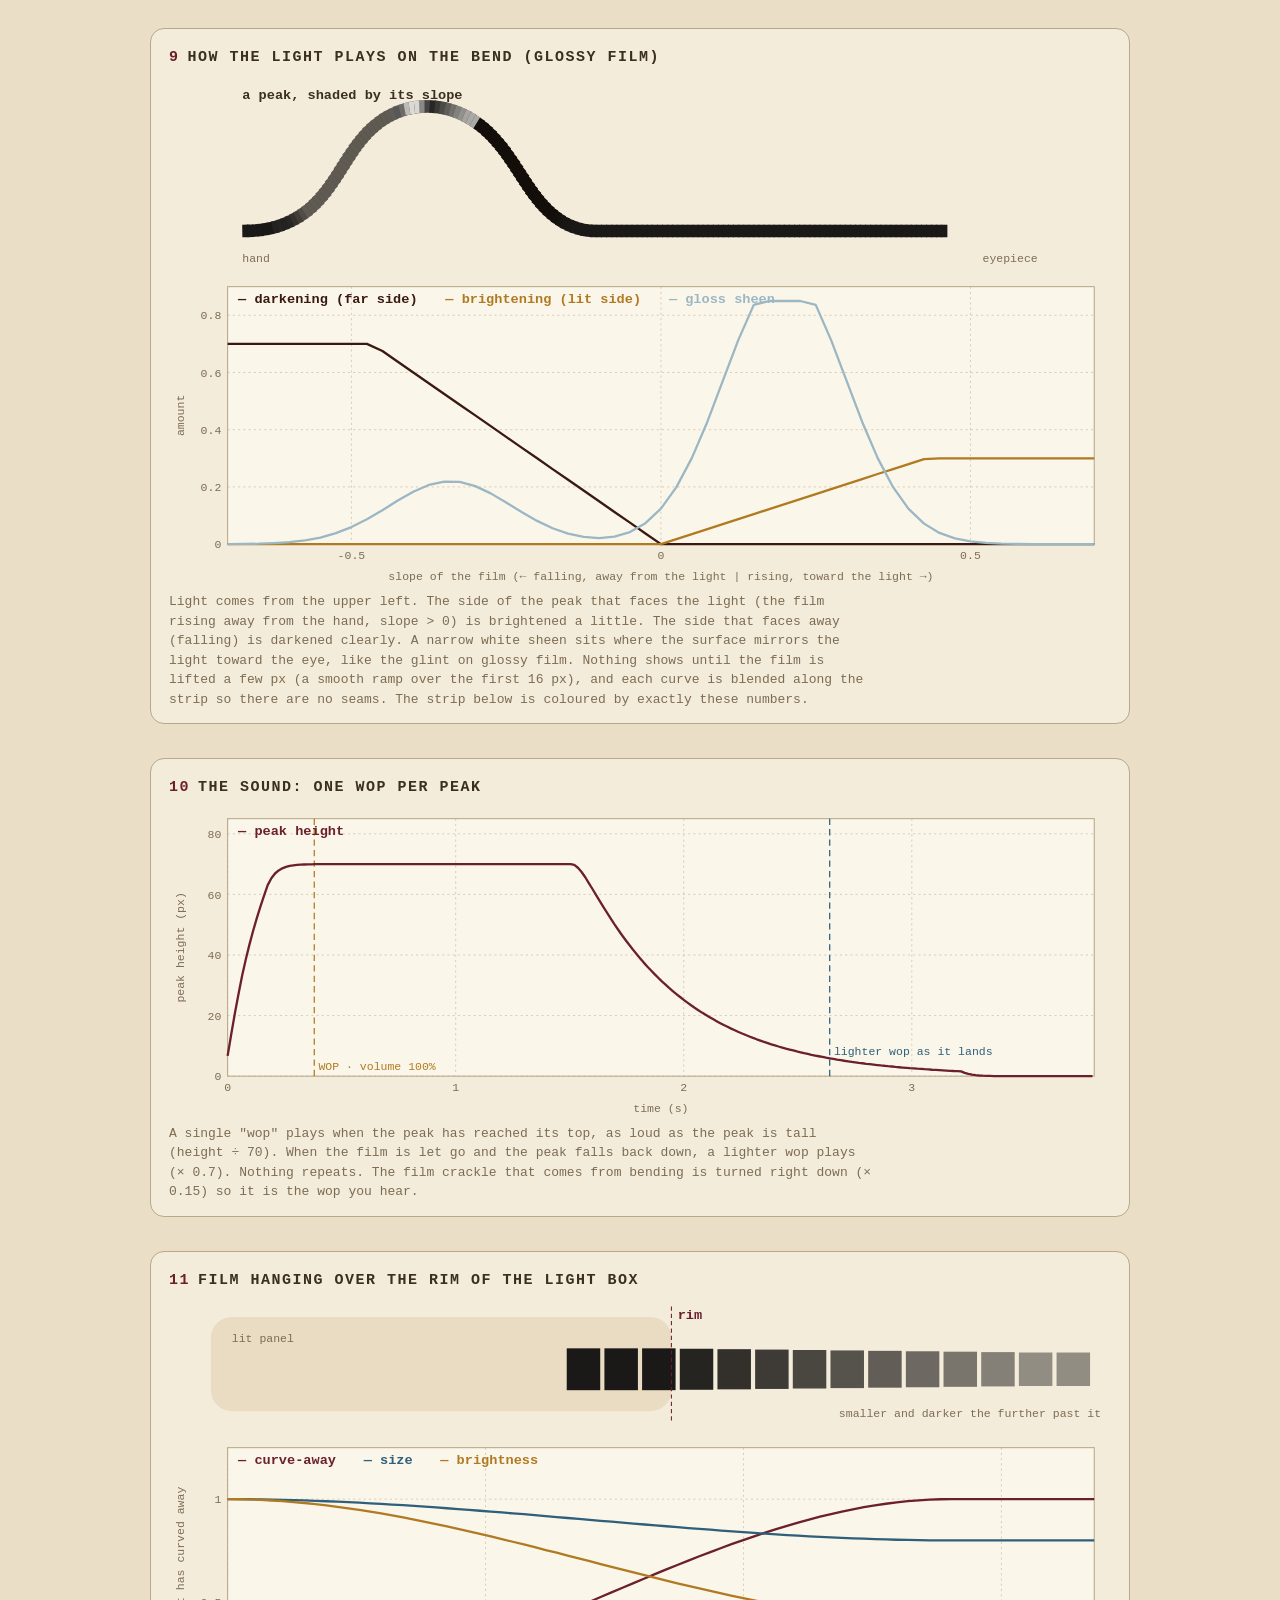
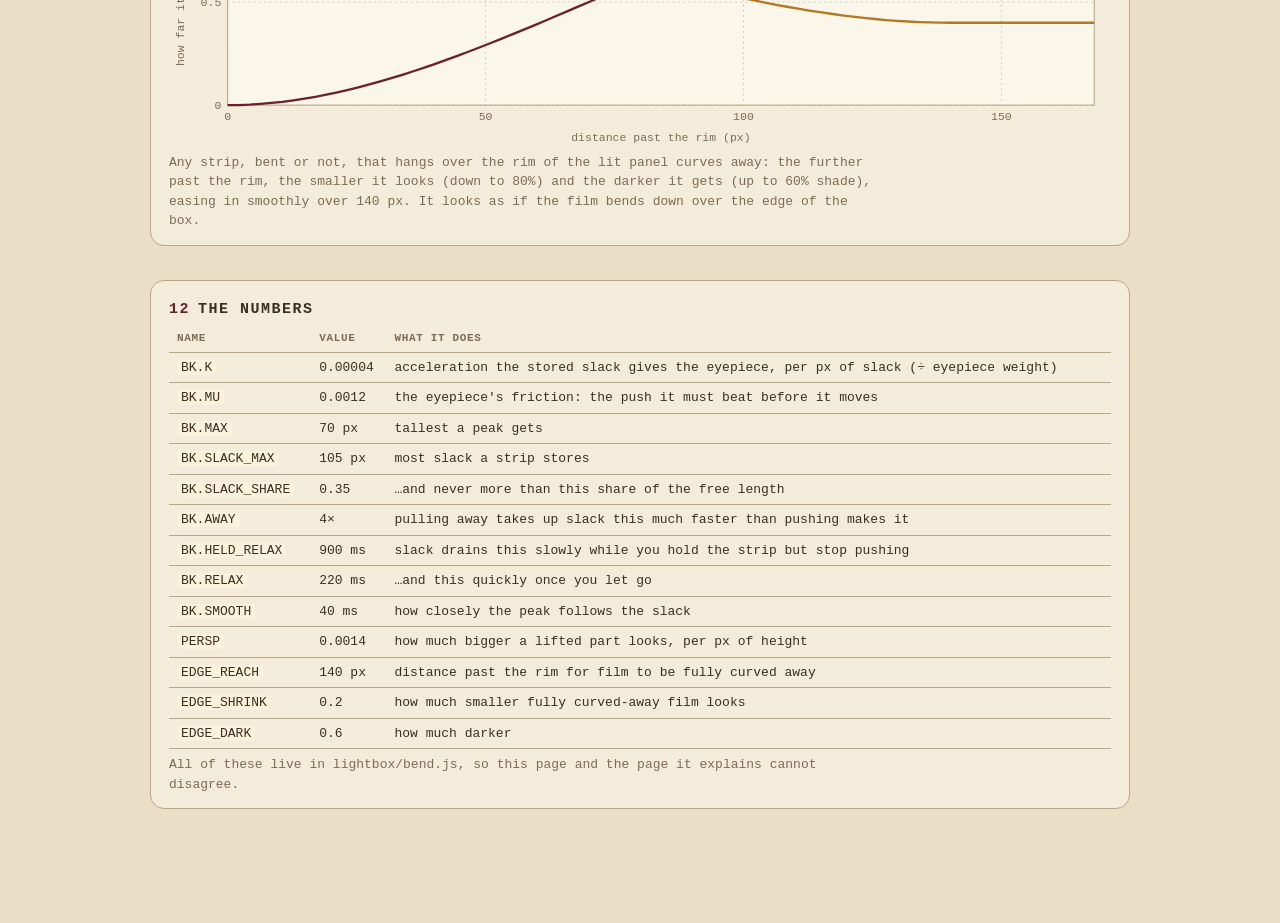
==== commit d1d878d9: "Film bends as one smooth bump, flat at both ends, with no kink or sudden drop" ====
--- a/how-film-bends.html
+++ b/how-film-bends.html
@@ -141,7 +141,7 @@
 
 /* ------------------------------------------------------------------------------------------------------------------------------ 3 (live) */
 const f3 = figure("peak", "Slack becomes one peak",
-  "Side view along the strip. Hand at the left, eyepiece (the pin) at the right. The dotted line is the film flat and unbent. The free length shrinks by the slack d as the film lifts into one peak; the film beyond the peak has moved back by d. Move the sliders: this is drawn with the page's own shape functions.",
+  "Side view along the strip. Hand at the left, eyepiece (the pin) at the right. The dotted line is the film flat and unbent. The free length shrinks by the slack d as the film lifts into one peak; the film beyond the peak has moved back by d. The film leaves the flat with no slope, rises, and settles back the same way (the shape of a sheet buckled with both ends held flat, sin²), so there is no kink. Move the sliders: this is drawn with the page's own shape functions.",
   `<div class="controls">
      <label>slack d <input id="p-d" type="range" min="0" max="105" value="48"><output id="o-d"></output> px</label>
      <label>free length L <input id="p-L" type="range" min="120" max="700" value="380"><output id="o-L"></output> px</label>
@@ -166,7 +166,7 @@
     <line x1="${ex}" y1="${gy - 30}" x2="${ex}" y2="${gy + 4}" stroke="${BLUE}" stroke-dasharray="4 3"/><text x="${ex + 5}" y="${gy - 34}" style="fill:${BLUE}">pin</text>
     ${dim(hx, 270, ex, 270, `free length L = ${L} px → ${f1(L - dd)} px of straight run`, BLUE)}
     ${dim(x0 + 0, 40, x1, 40, `wave: ${f1((bk.t1 - bk.t0) * L)} px  (${Math.round((bk.t1 - bk.t0) * 100)}% of L)`, GOLD)}
-    ${bk.a > 0.5 ? `<line x1="${(x0 + x1) / 2}" y1="${gy}" x2="${(x0 + x1) / 2}" y2="${peakY}" stroke="${WINE}" stroke-width="1.2" stroke-dasharray="3 3"/><text x="${(x0 + x1) / 2 + 8}" y="${(gy + peakY) / 2}" style="fill:${WINE}" class="big">peak ${f1(bk.a * bk.amp)} px</text>` : ""}
+    ${bk.a > 0.5 ? `<line x1="${(x0 + x1) / 2}" y1="${gy}" x2="${(x0 + x1) / 2}" y2="${peakY}" stroke="${WINE}" stroke-width="1.2" stroke-dasharray="3 3"/><text x="${(x0 + x1) / 2 - 8}" y="${(gy + peakY) / 2}" text-anchor="end" style="fill:${WINE}" class="big">peak ${f1(bk.a * bk.amp)} px</text>` : ""}
     <text x="${ox}" y="20" class="soft">(heights drawn 1.6× so a low peak is visible)</text>
   </svg>`;
   document.getElementById("p-read").textContent = `slack ${f1(dd)} px · peak ${f1(bk.a * bk.amp)} px = (2/π)·√(slack × wave) × this strip's height factor ${f1(bk.amp)} · wave sits ${Math.round(bk.t0 * 100)}%–${Math.round(bk.t1 * 100)}% of the way from hand to eyepiece · film beyond the wave has moved ${f1(dd)} px toward the hand`;
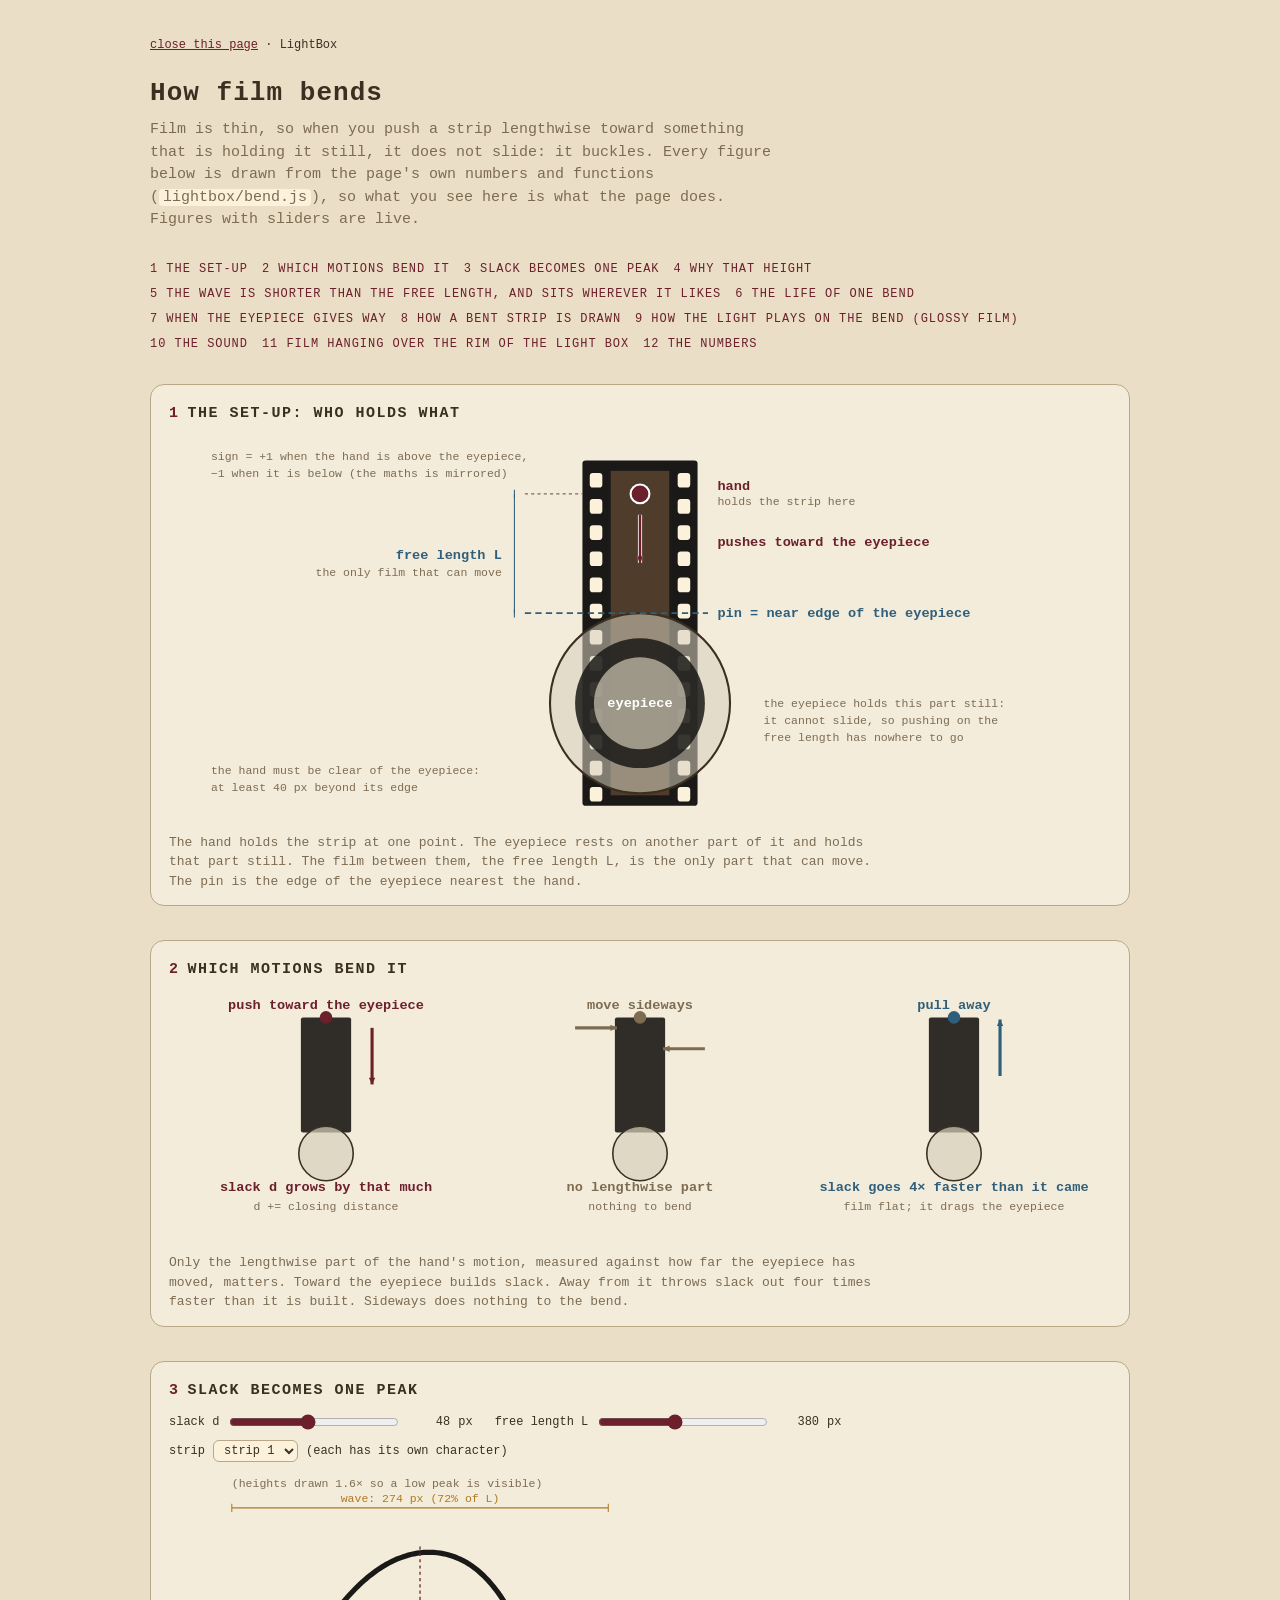
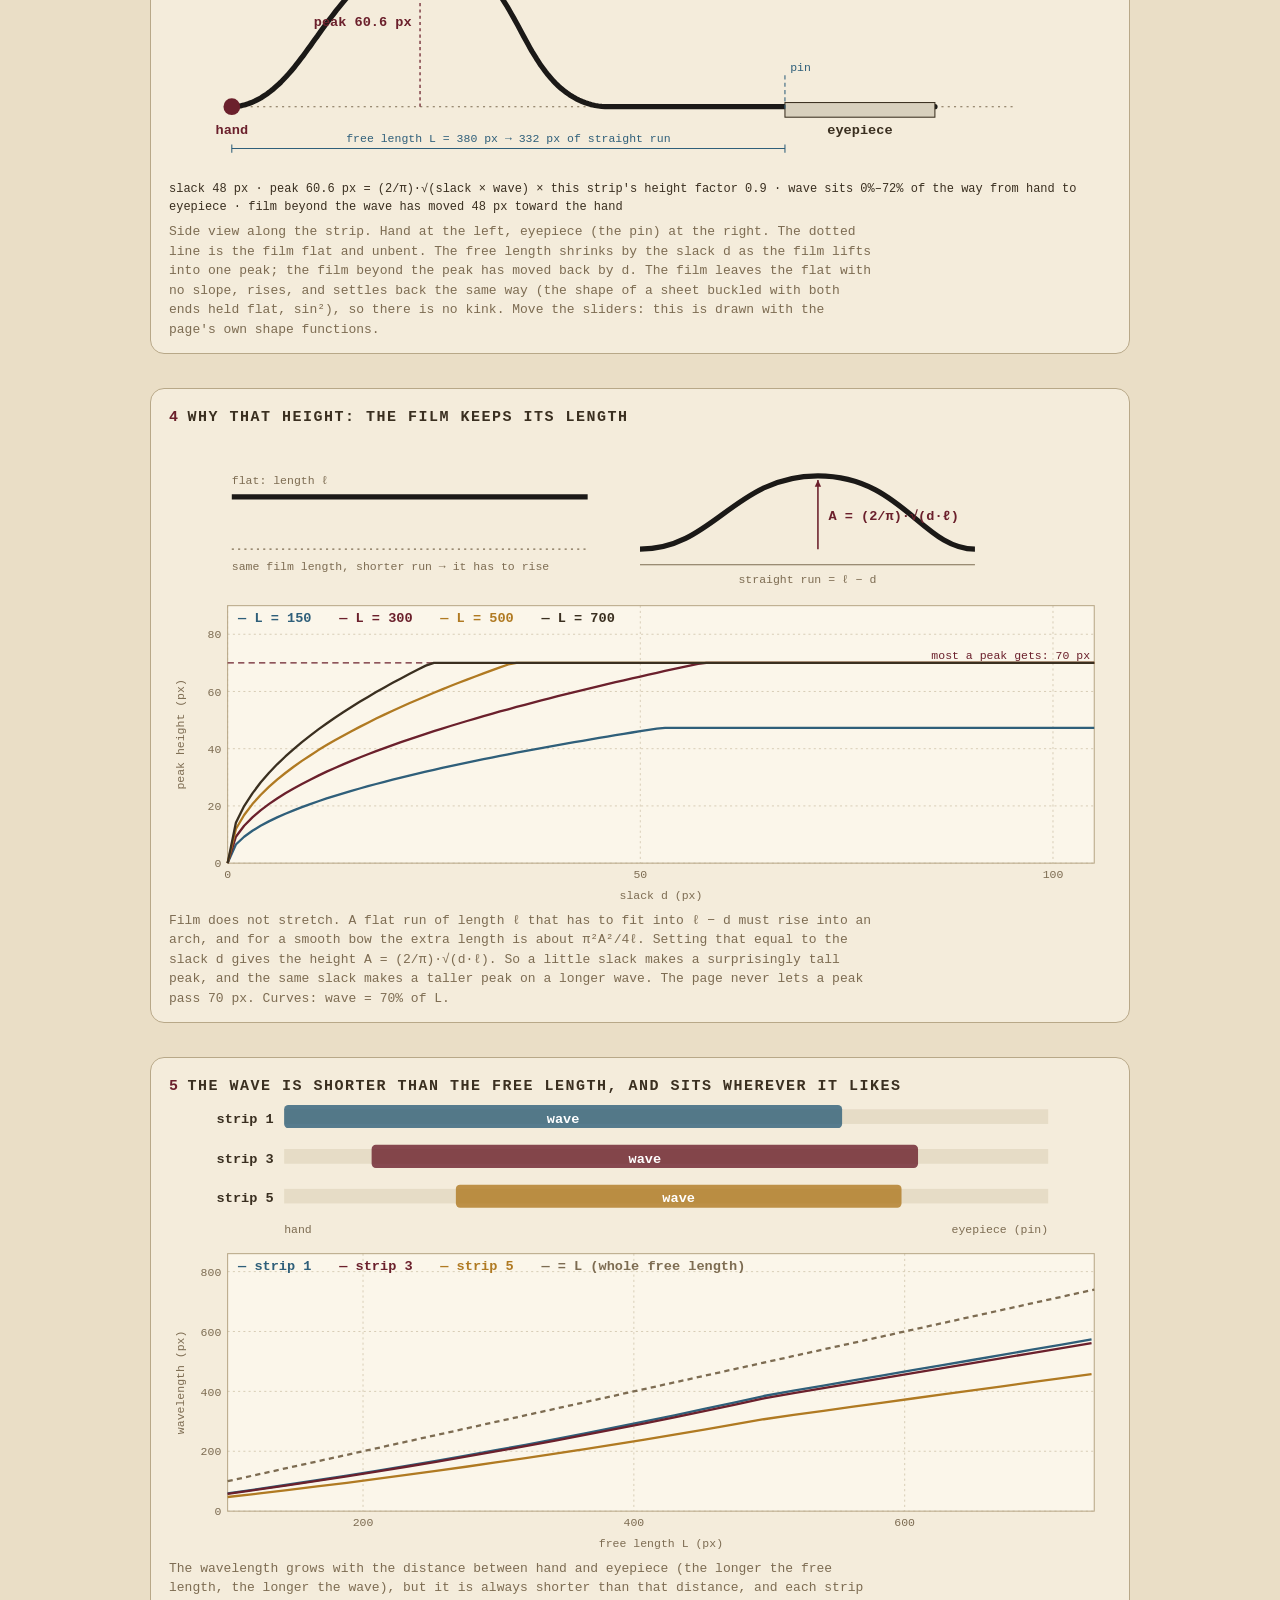
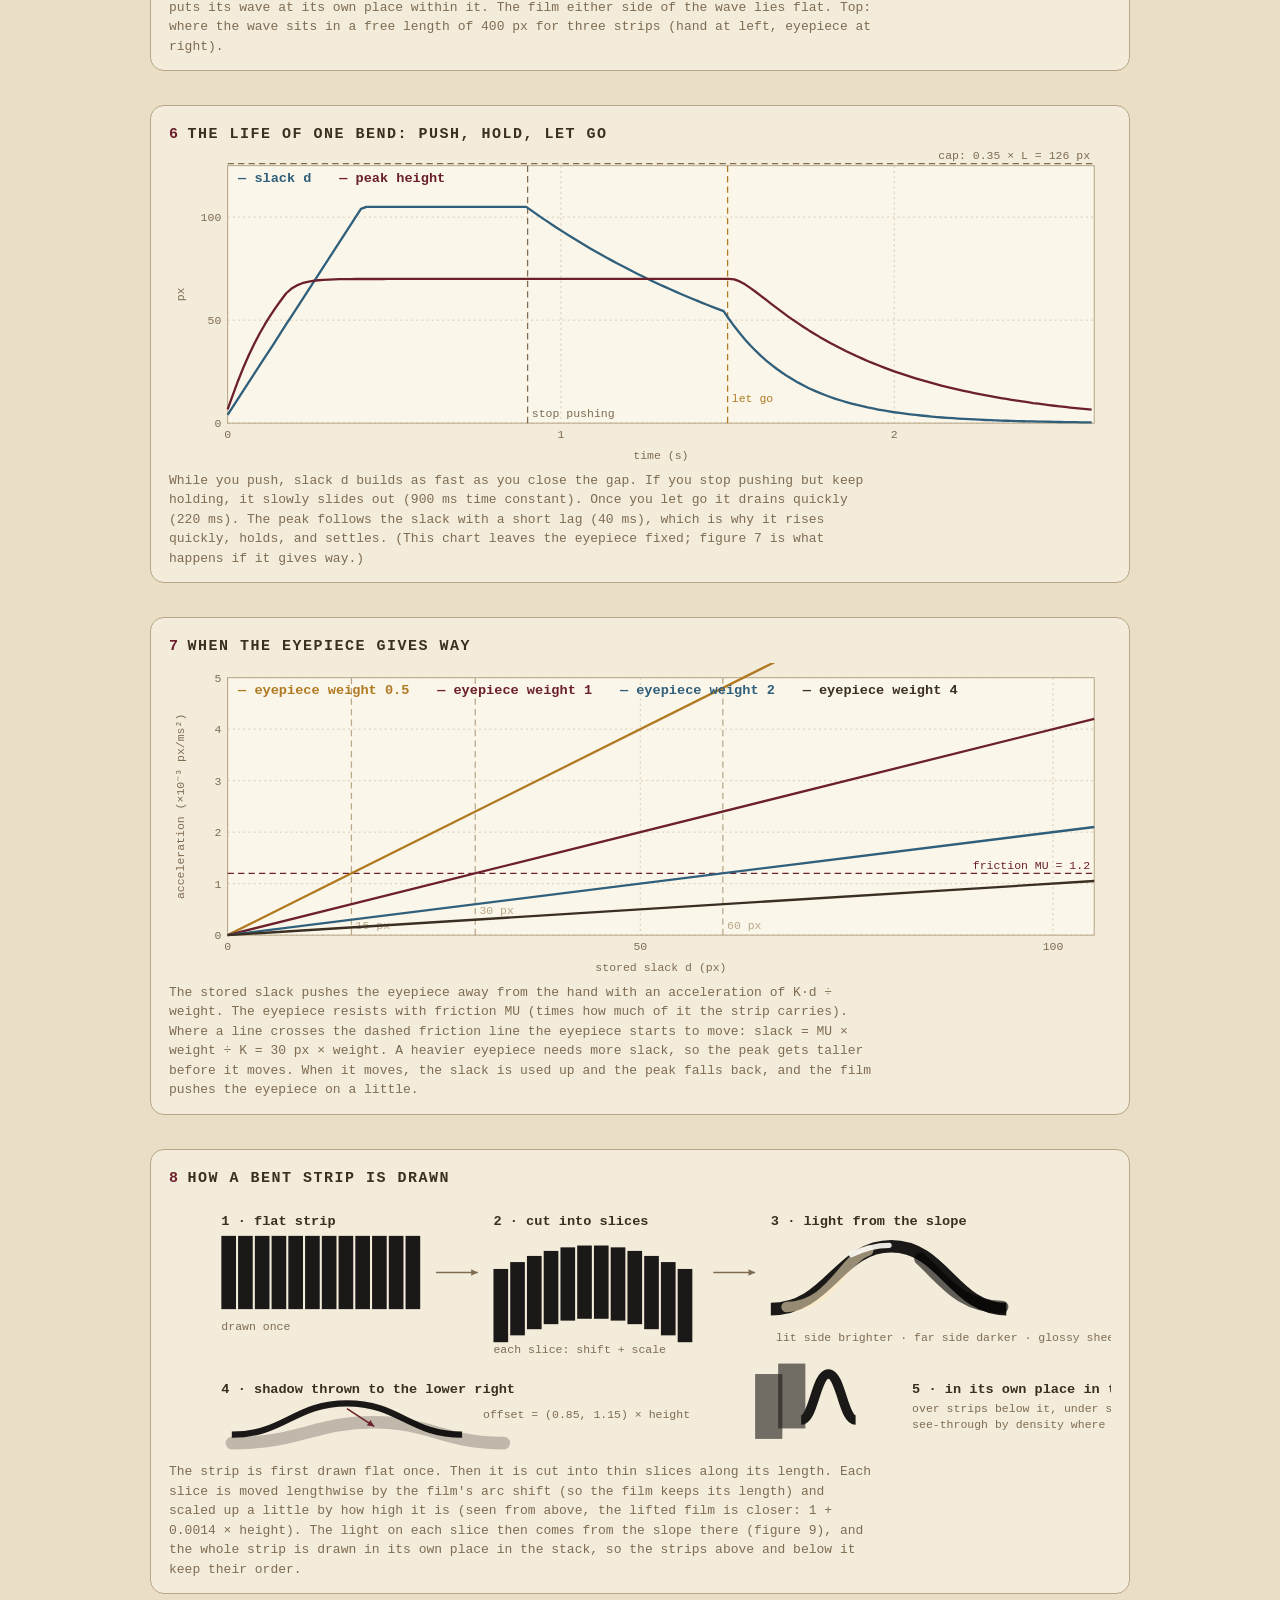
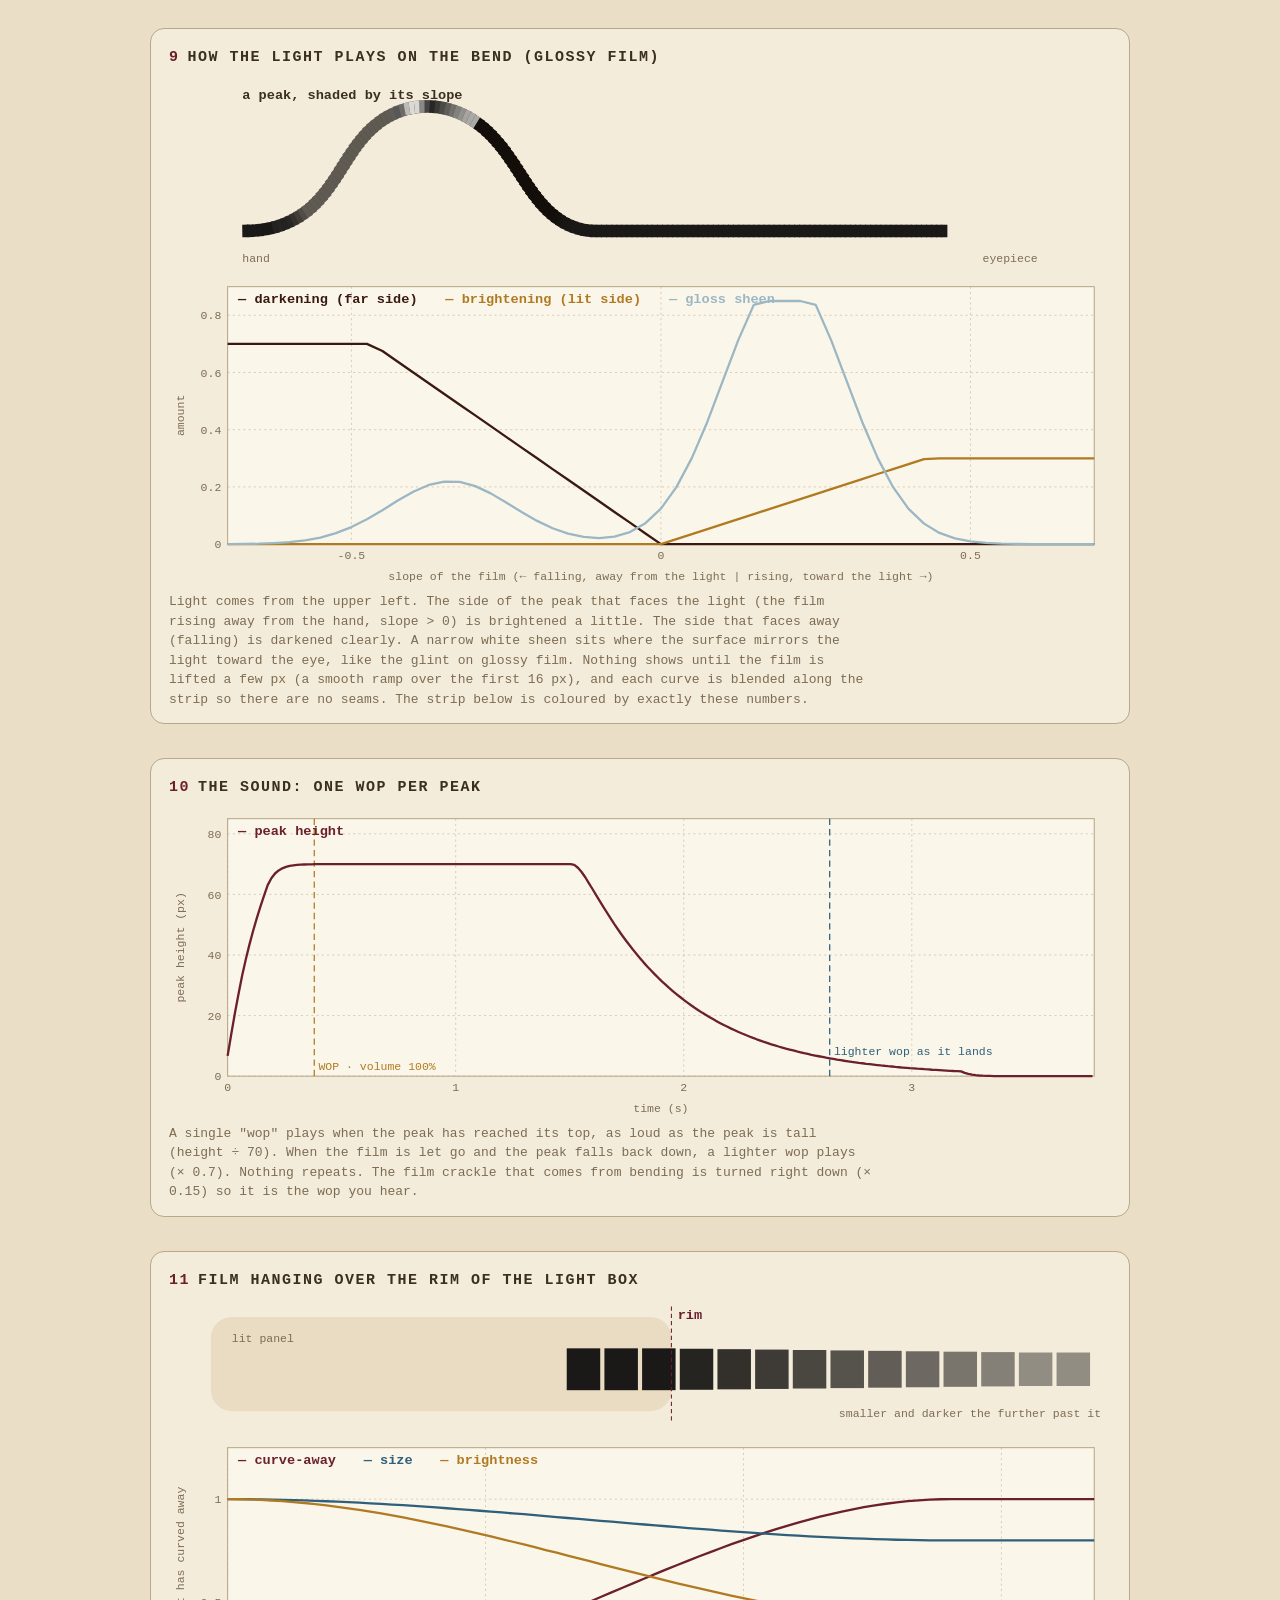
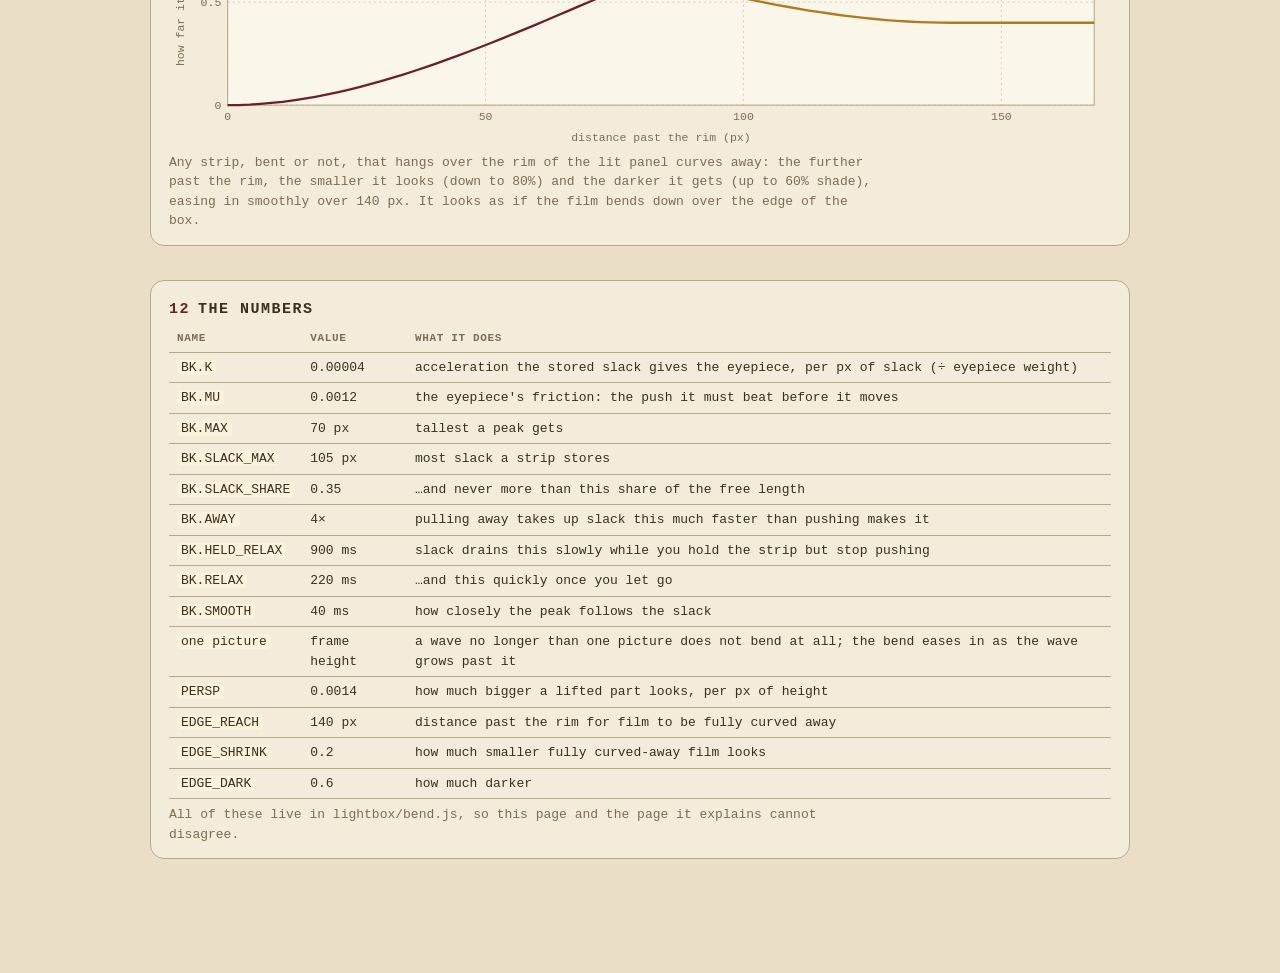
==== commit 1425b95c: "No bend when the wave is no longer than one picture on the strip" ====
--- a/how-film-bends.html
+++ b/how-film-bends.html
@@ -302,7 +302,7 @@
 figure("numbers", "The numbers",
   "All of these live in lightbox/bend.js, so this page and the page it explains cannot disagree.",
   `<table><tr><th>name</th><th>value</th><th>what it does</th></tr>
-    ${[["BK.K", BK.K, "acceleration the stored slack gives the eyepiece, per px of slack (÷ eyepiece weight)"], ["BK.MU", BK.MU, "the eyepiece's friction: the push it must beat before it moves"], ["BK.MAX", BK.MAX + " px", "tallest a peak gets"], ["BK.SLACK_MAX", BK.SLACK_MAX + " px", "most slack a strip stores"], ["BK.SLACK_SHARE", BK.SLACK_SHARE, "…and never more than this share of the free length"], ["BK.AWAY", BK.AWAY + "×", "pulling away takes up slack this much faster than pushing makes it"], ["BK.HELD_RELAX", BK.HELD_RELAX + " ms", "slack drains this slowly while you hold the strip but stop pushing"], ["BK.RELAX", BK.RELAX + " ms", "…and this quickly once you let go"], ["BK.SMOOTH", BK.SMOOTH + " ms", "how closely the peak follows the slack"], ["PERSP", PERSP, "how much bigger a lifted part looks, per px of height"], ["EDGE_REACH", EDGE_REACH + " px", "distance past the rim for film to be fully curved away"], ["EDGE_SHRINK", EDGE_SHRINK, "how much smaller fully curved-away film looks"], ["EDGE_DARK", EDGE_DARK, "how much darker"]].map(([a, b, c]) => `<tr><td><code>${a}</code></td><td>${b}</td><td>${c}</td></tr>`).join("")}
+    ${[["BK.K", BK.K, "acceleration the stored slack gives the eyepiece, per px of slack (÷ eyepiece weight)"], ["BK.MU", BK.MU, "the eyepiece's friction: the push it must beat before it moves"], ["BK.MAX", BK.MAX + " px", "tallest a peak gets"], ["BK.SLACK_MAX", BK.SLACK_MAX + " px", "most slack a strip stores"], ["BK.SLACK_SHARE", BK.SLACK_SHARE, "…and never more than this share of the free length"], ["BK.AWAY", BK.AWAY + "×", "pulling away takes up slack this much faster than pushing makes it"], ["BK.HELD_RELAX", BK.HELD_RELAX + " ms", "slack drains this slowly while you hold the strip but stop pushing"], ["BK.RELAX", BK.RELAX + " ms", "…and this quickly once you let go"], ["BK.SMOOTH", BK.SMOOTH + " ms", "how closely the peak follows the slack"], ["one picture", "frame height", "a wave no longer than one picture does not bend at all; the bend eases in as the wave grows past it"], ["PERSP", PERSP, "how much bigger a lifted part looks, per px of height"], ["EDGE_REACH", EDGE_REACH + " px", "distance past the rim for film to be fully curved away"], ["EDGE_SHRINK", EDGE_SHRINK, "how much smaller fully curved-away film looks"], ["EDGE_DARK", EDGE_DARK, "how much darker"]].map(([a, b, c]) => `<tr><td><code>${a}</code></td><td>${b}</td><td>${c}</td></tr>`).join("")}
   </table>`);
 </script>
 </body>
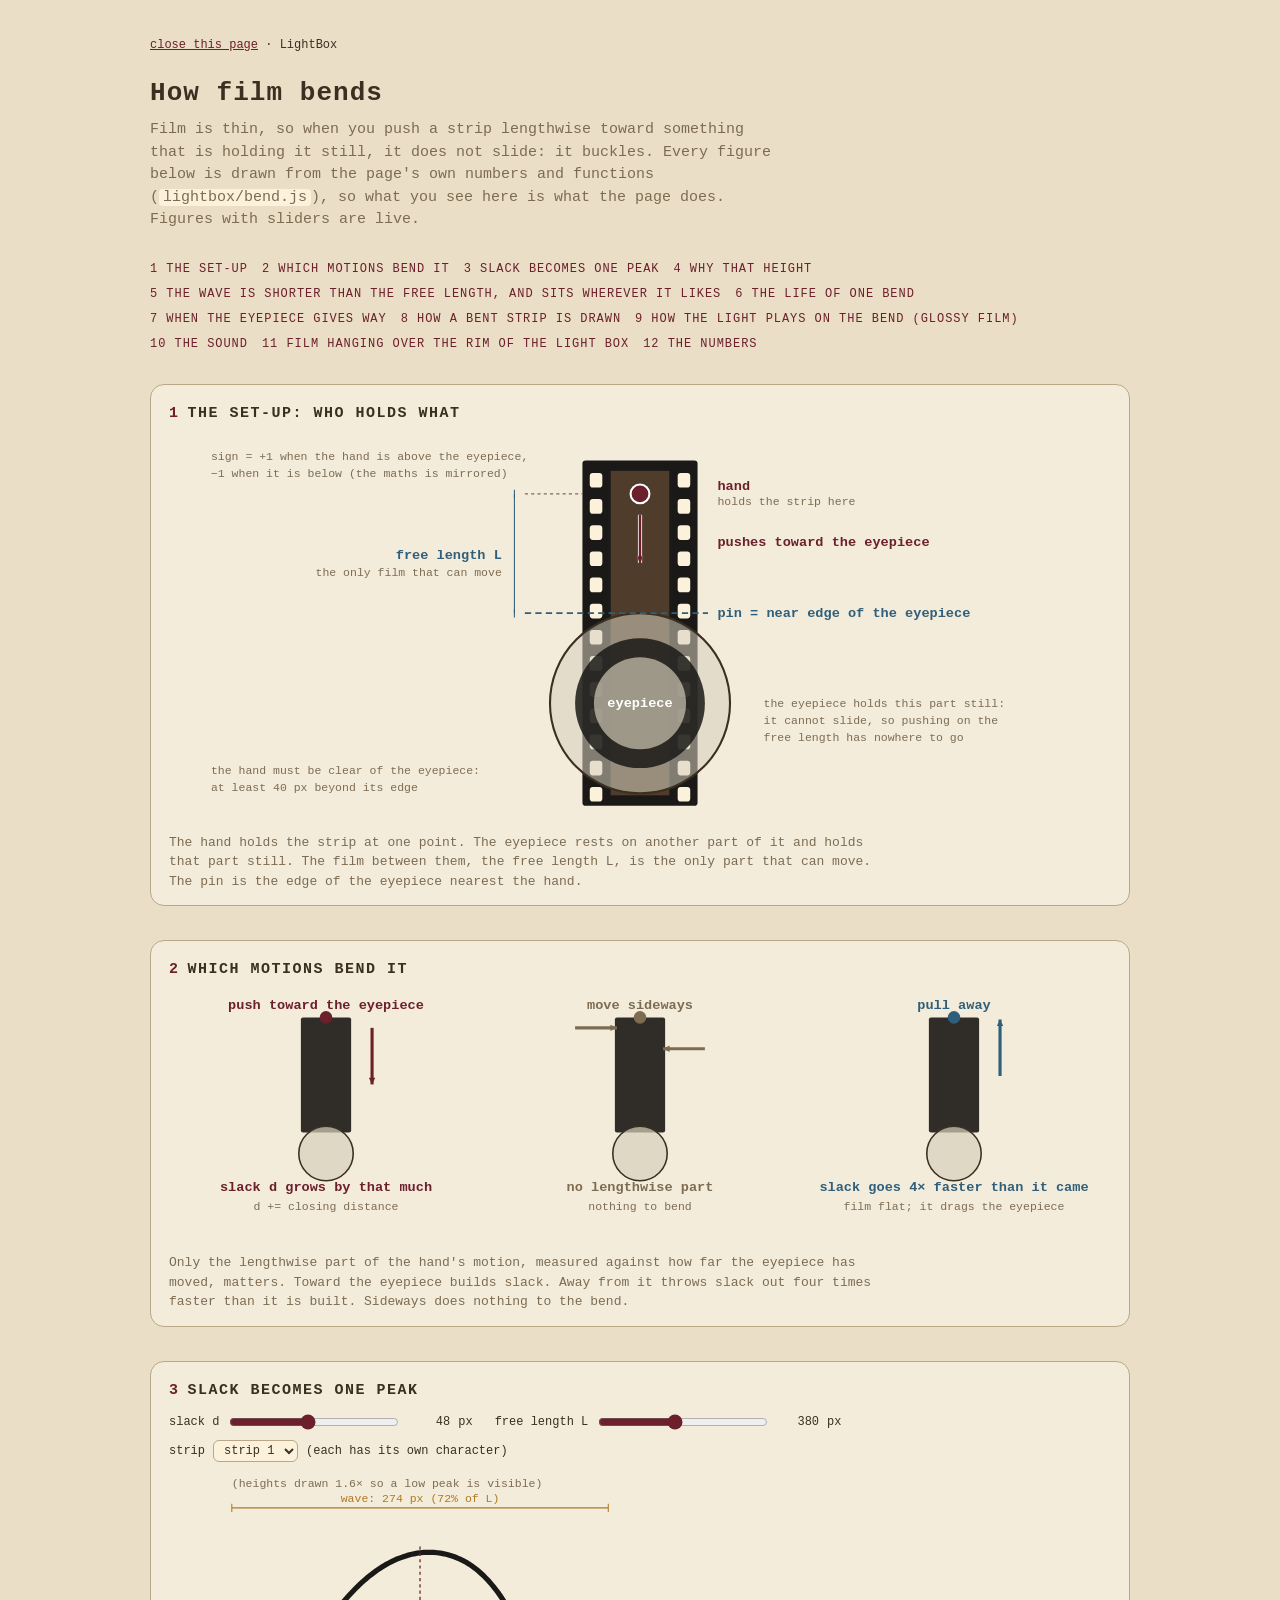
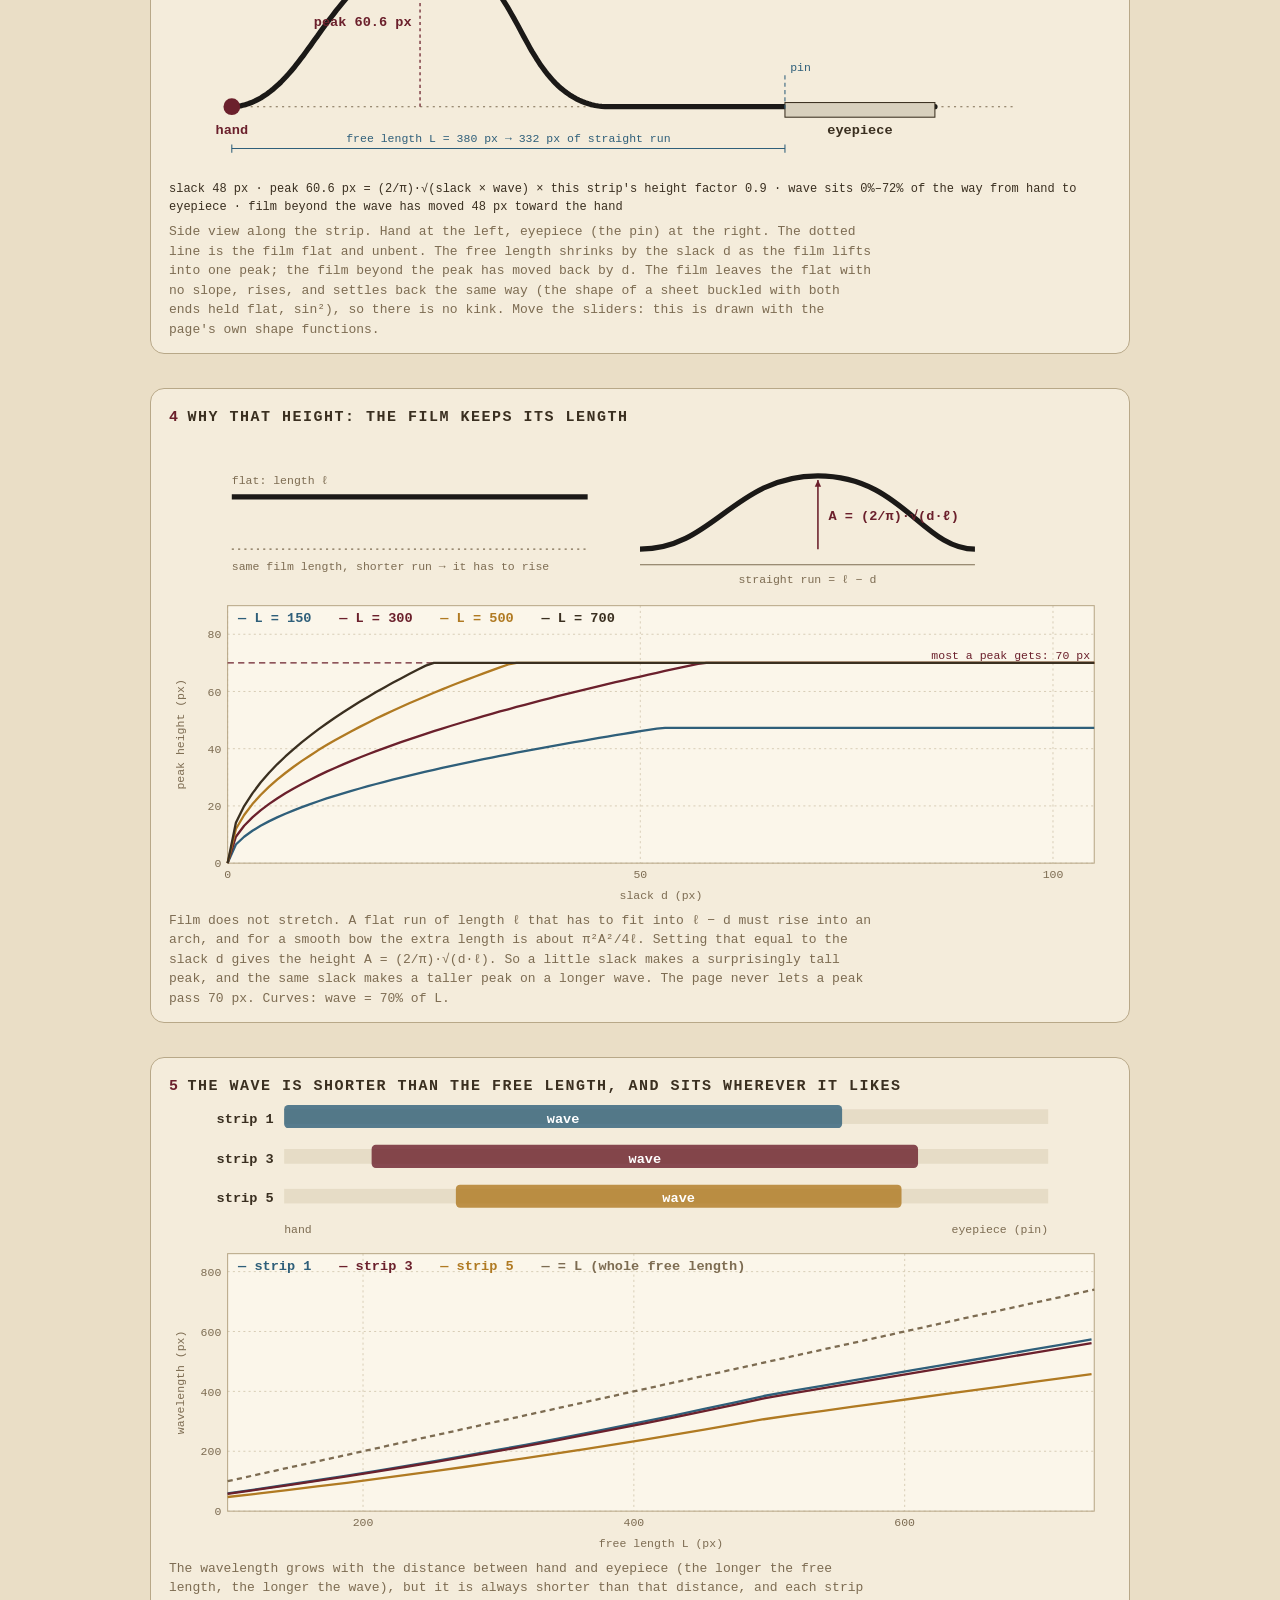
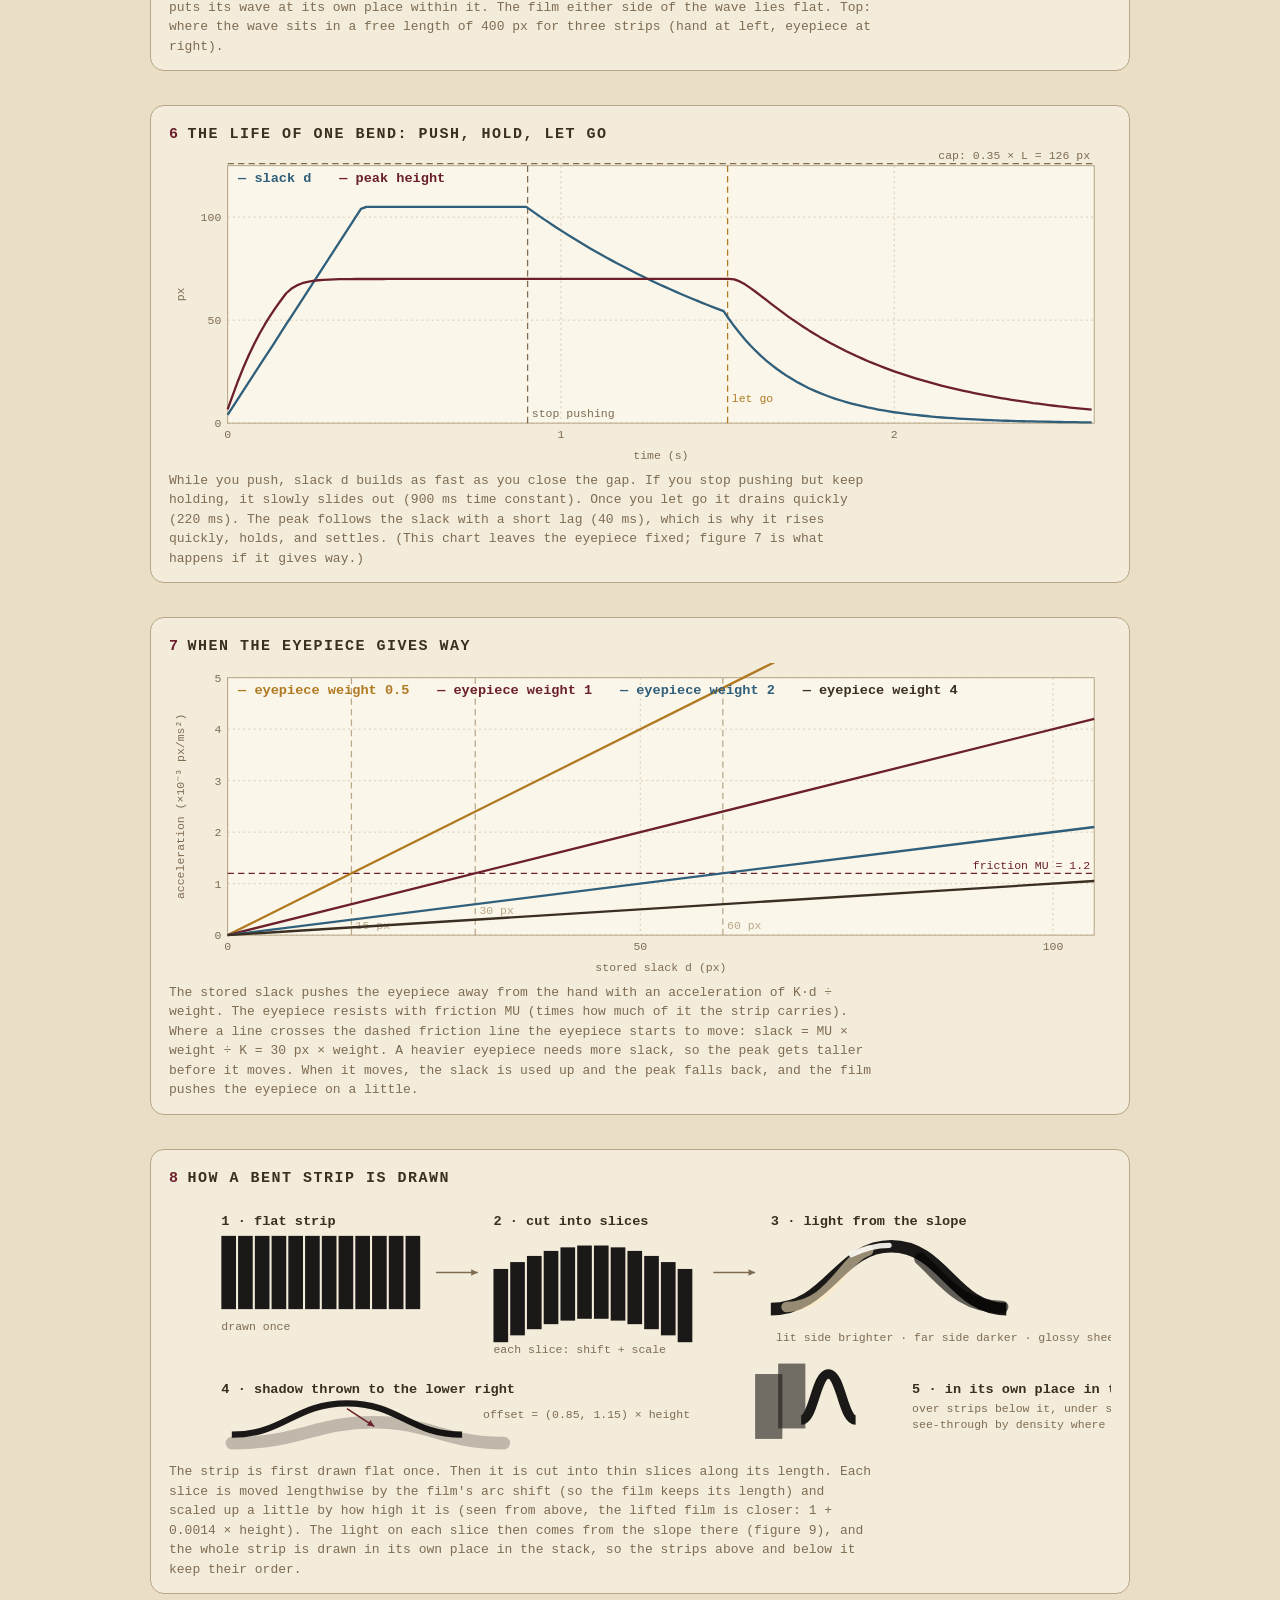
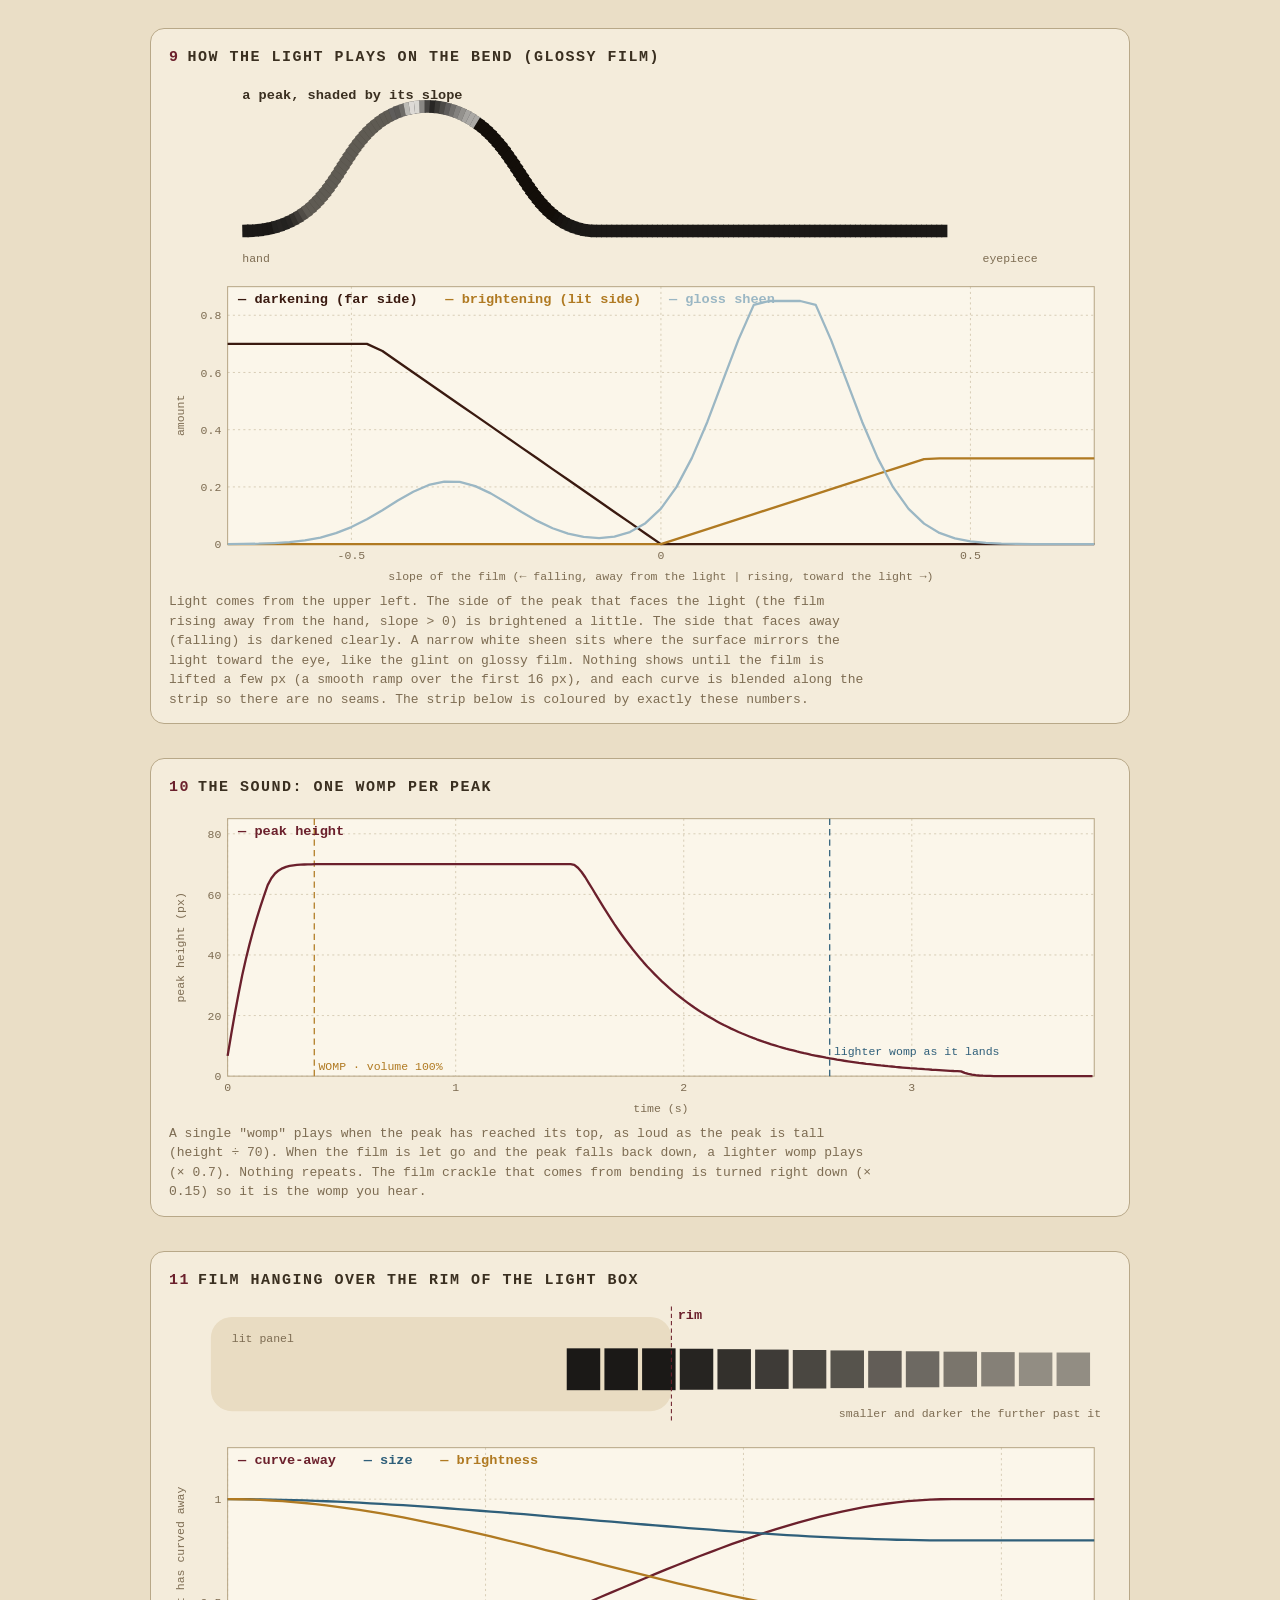
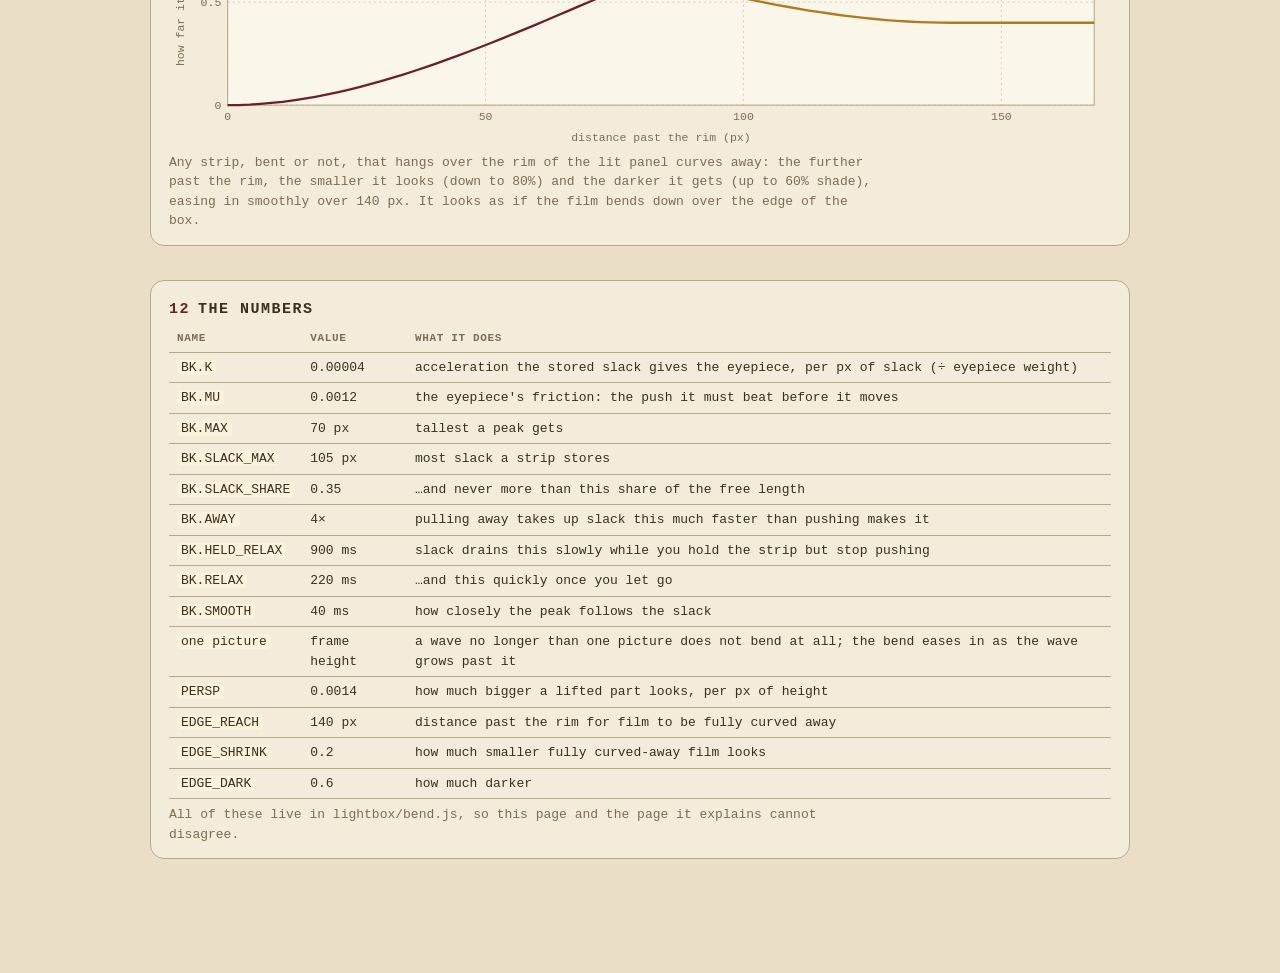
==== commit 471176dc: "The film's bend sound is a round womp, not a wop" ====
--- a/how-film-bends.html
+++ b/how-film-bends.html
@@ -280,10 +280,10 @@
   let pk = 0; sim.forEach(([, , a]) => { if (a > pk) pk = a; });
   const tPeak = sim.find(([, , a]) => a >= 0.98 * pk)[0] + 0.14;                          // it has stopped rising for 140 ms
   const tDown = sim.find(([t, , a]) => t > 1.5 && a < 6)?.[0] ?? 2.6;                      // and has fallen back down
-  figure("sound", "The sound: one wop per peak",
-    `A single "wop" plays when the peak has reached its top, as loud as the peak is tall (height ÷ ${BK.MAX}). When the film is let go and the peak falls back down, a lighter wop plays (× 0.7). Nothing repeats. The film crackle that comes from bending is turned right down (× 0.15) so it is the wop you hear.`,
+  figure("sound", "The sound: one womp per peak",
+    `A single "womp" plays when the peak has reached its top, as loud as the peak is tall (height ÷ ${BK.MAX}). When the film is let go and the peak falls back down, a lighter womp plays (× 0.7). Nothing repeats. The film crackle that comes from bending is turned right down (× 0.15) so it is the womp you hear.`,
     plot({ x0: 0, x1: 3.8, y0: 0, y1: 85, xl: "time (s)", yl: "peak height (px)", series: [{ t: "peak height", c: WINE, pts: sim.map(([t, , a]) => [t, a]) }],
-      vlines: [{ x: tPeak, t: `WOP · volume ${Math.round((pk / BK.MAX) * 100)}%`, c: GOLD }, { x: tDown, t: "lighter wop as it lands", c: BLUE }],
+      vlines: [{ x: tPeak, t: `WOMP · volume ${Math.round((pk / BK.MAX) * 100)}%`, c: GOLD }, { x: tDown, t: "lighter womp as it lands", c: BLUE }],
       notes: "" }));
 }
 
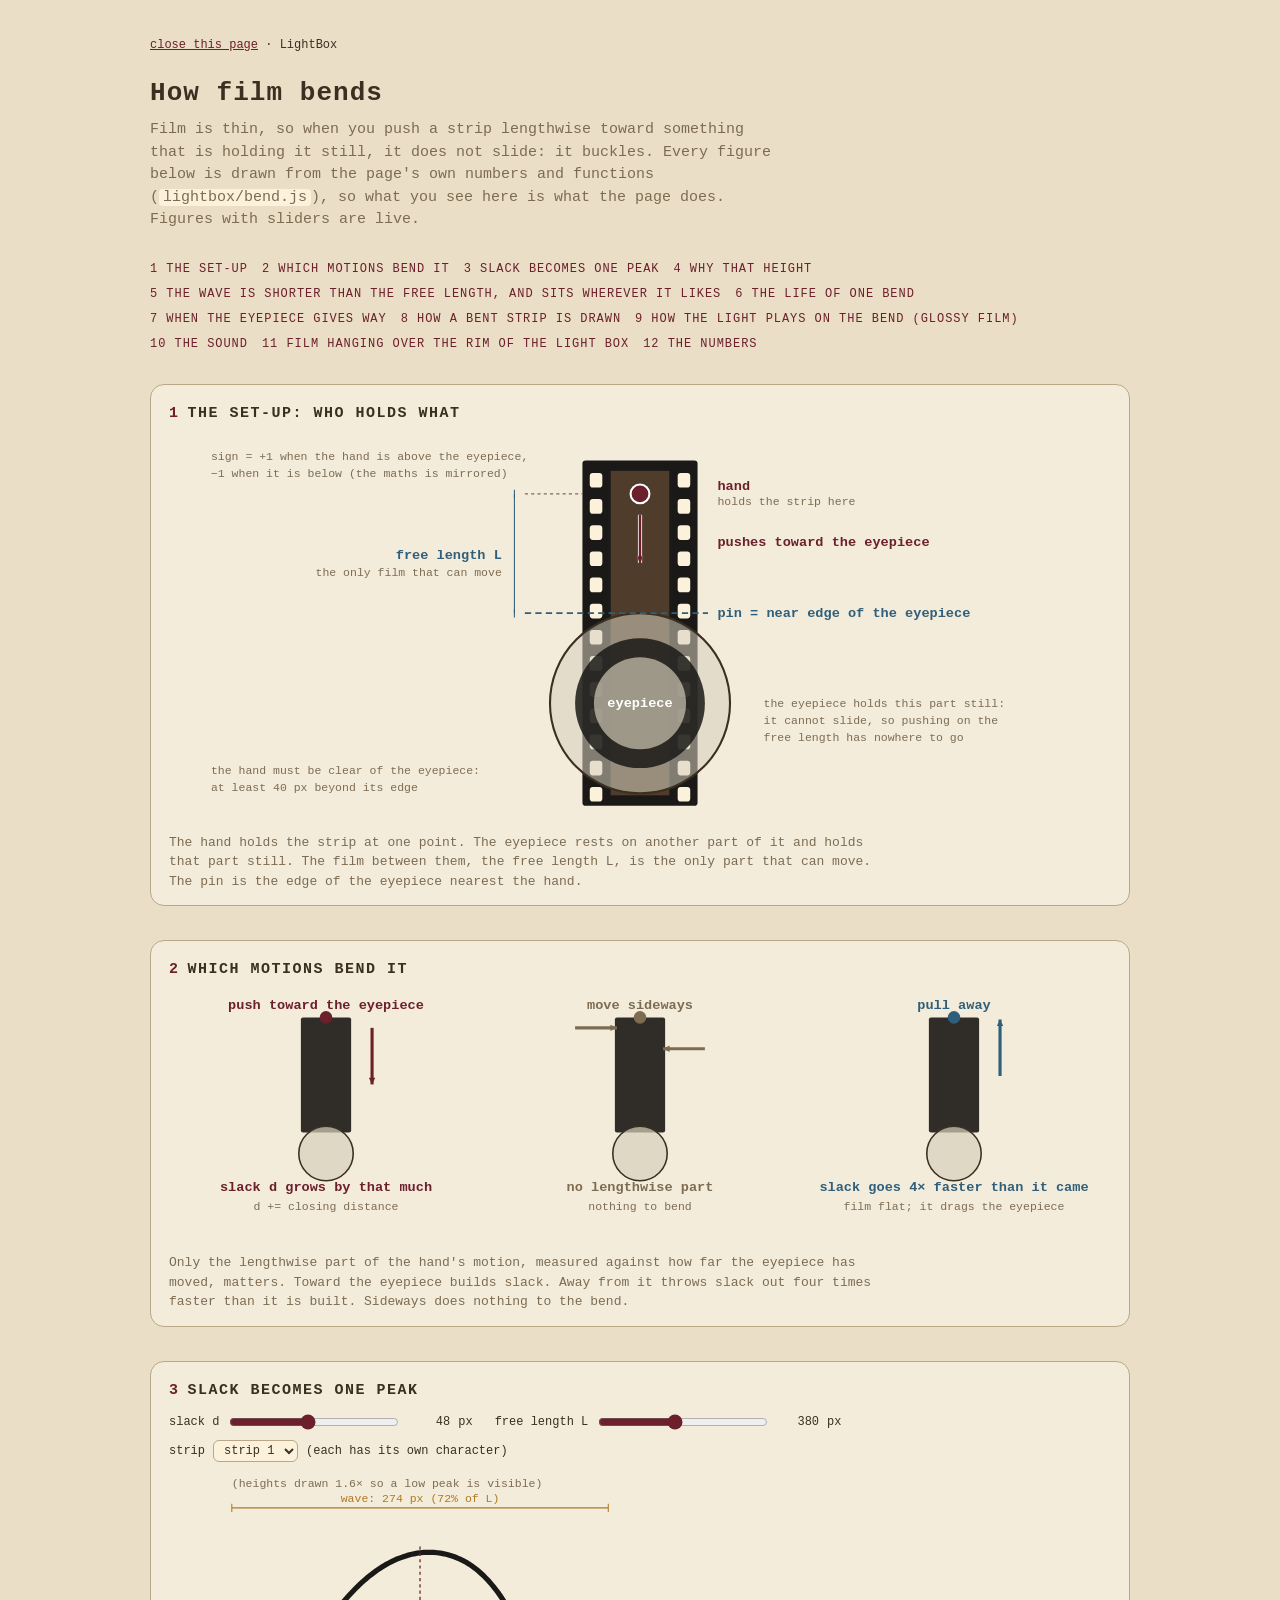
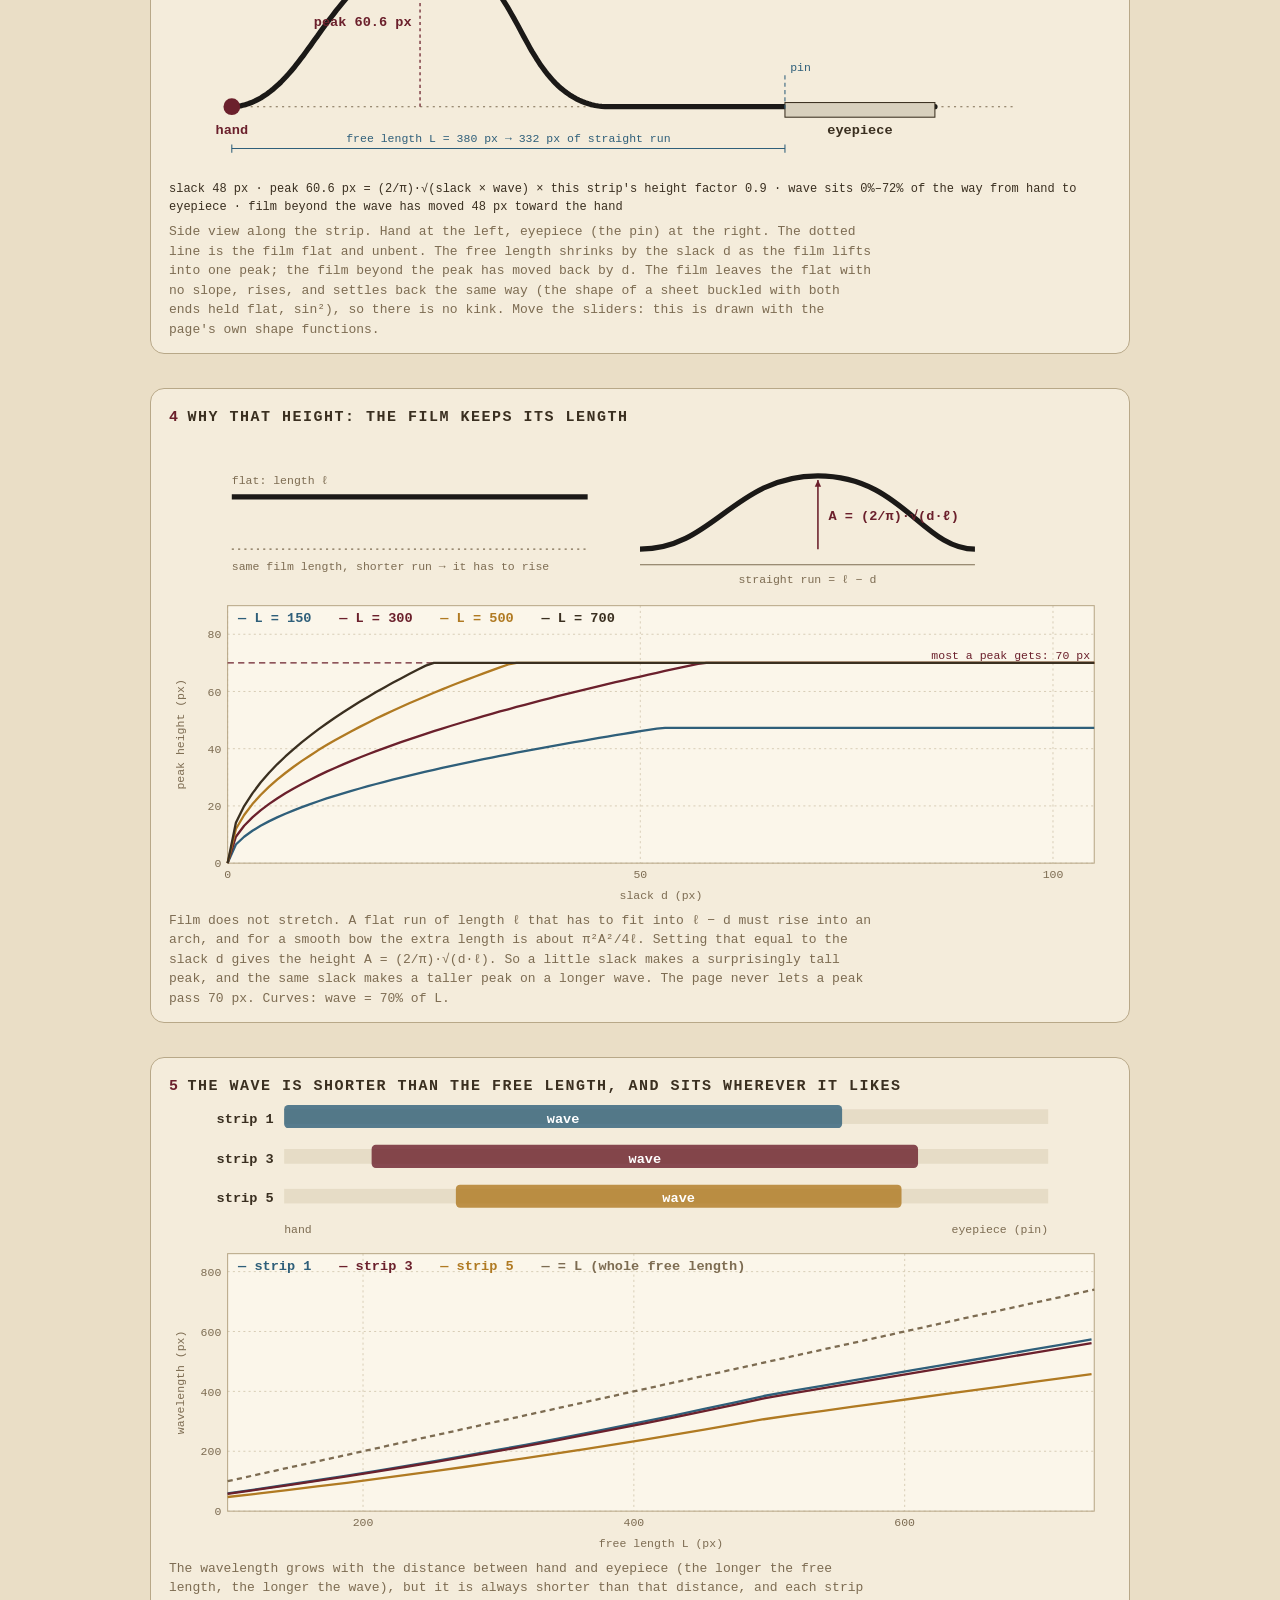
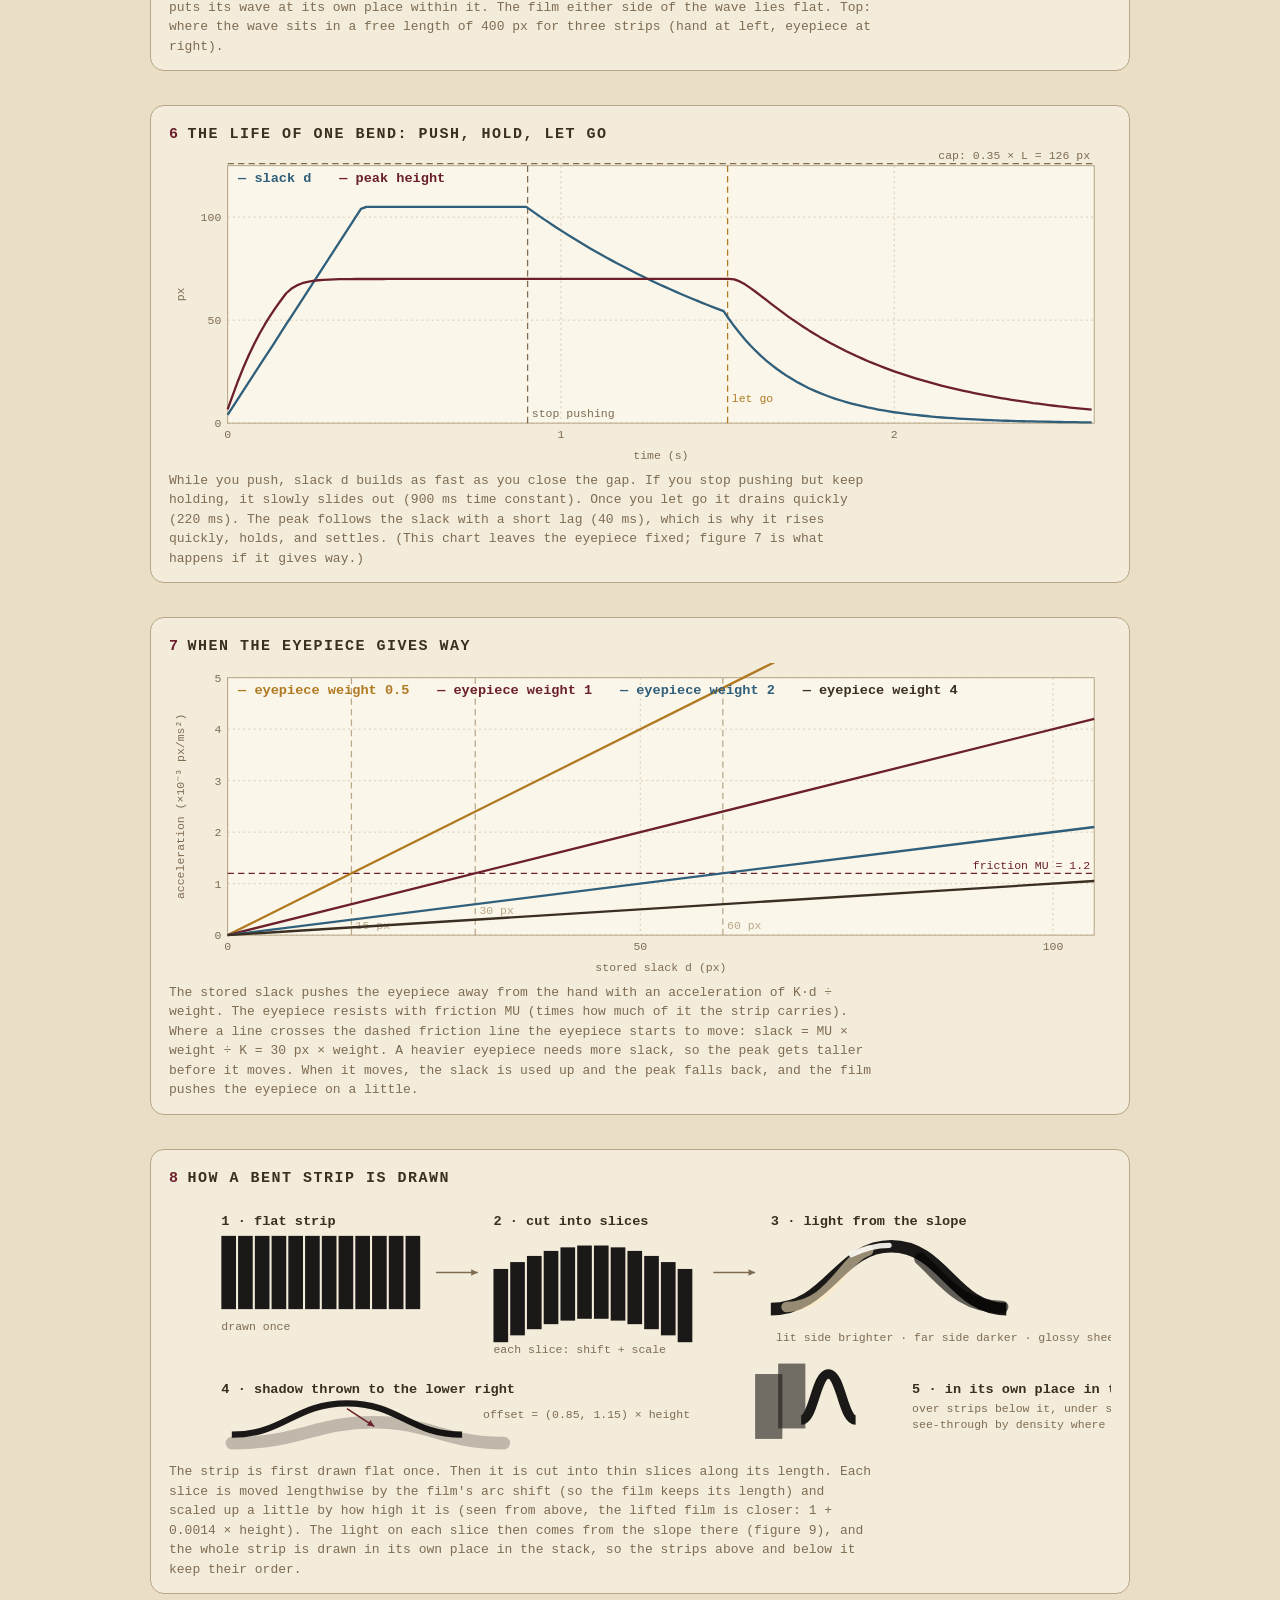
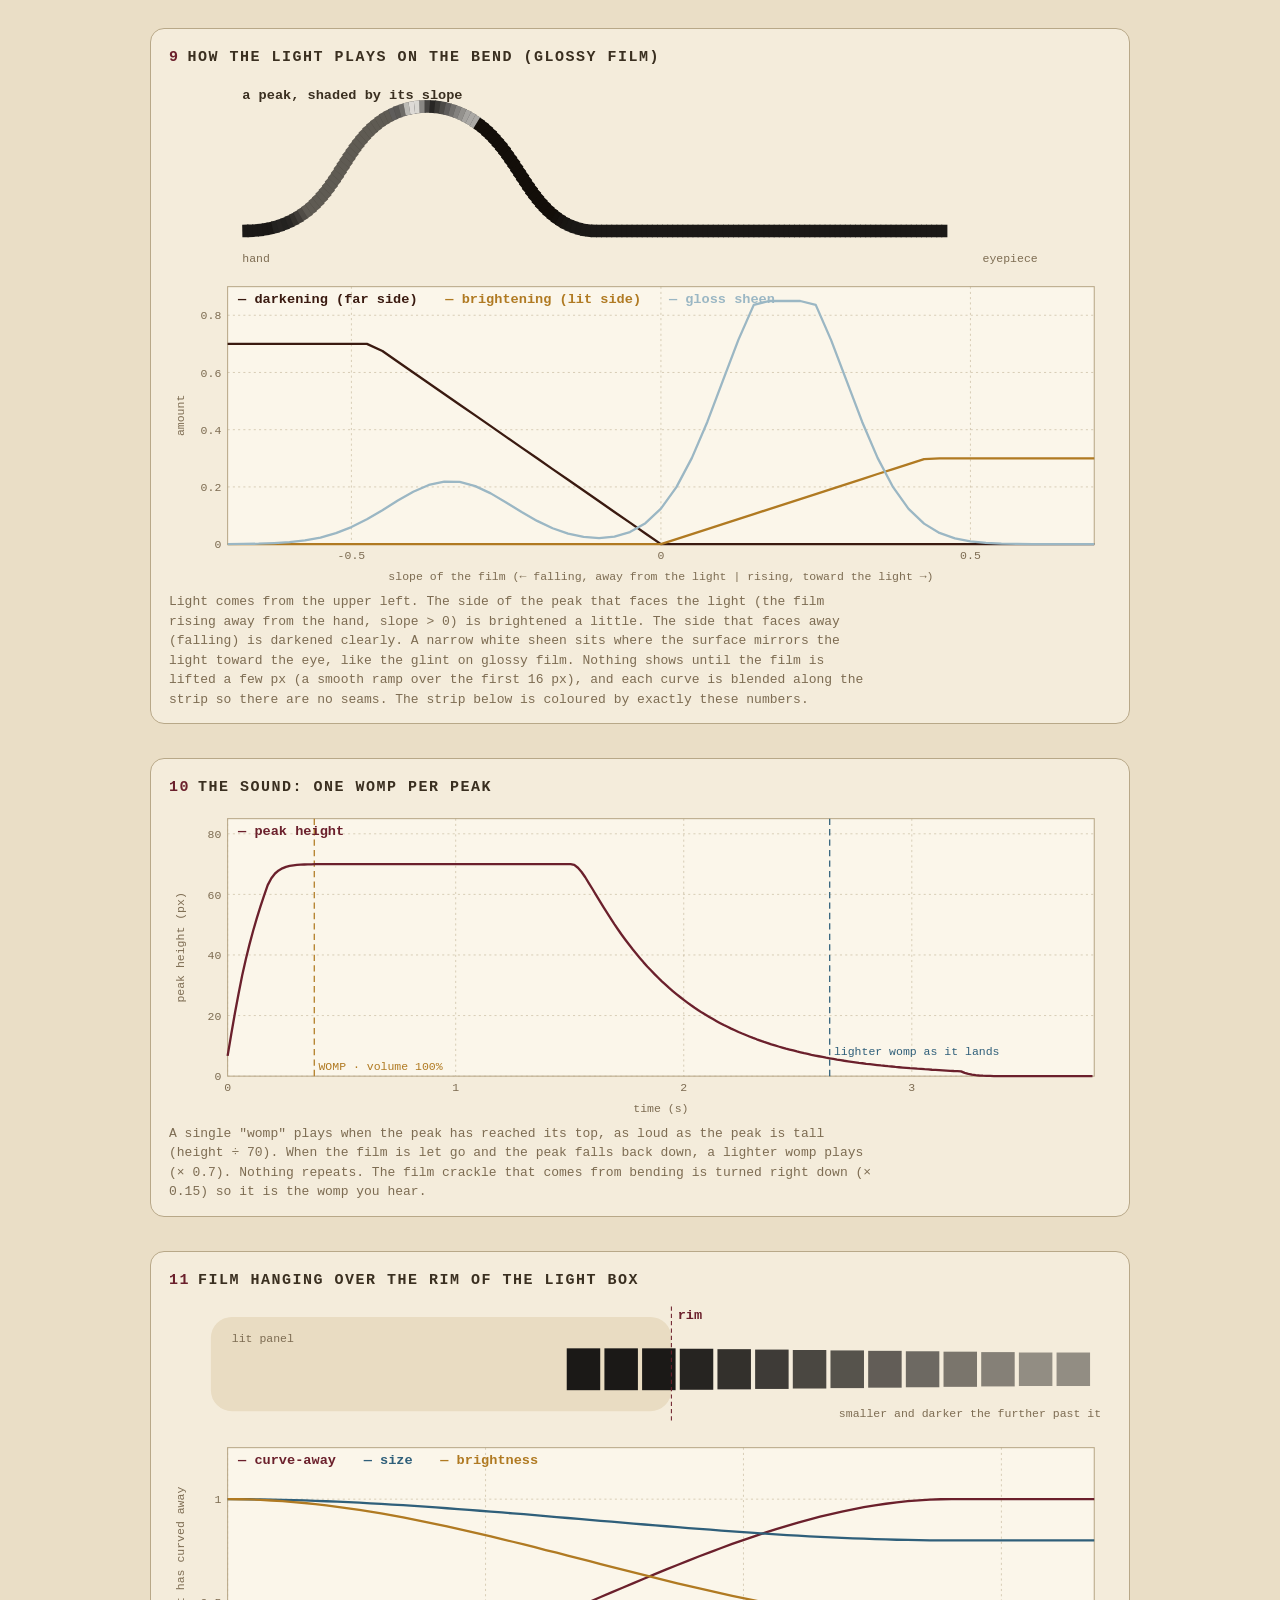
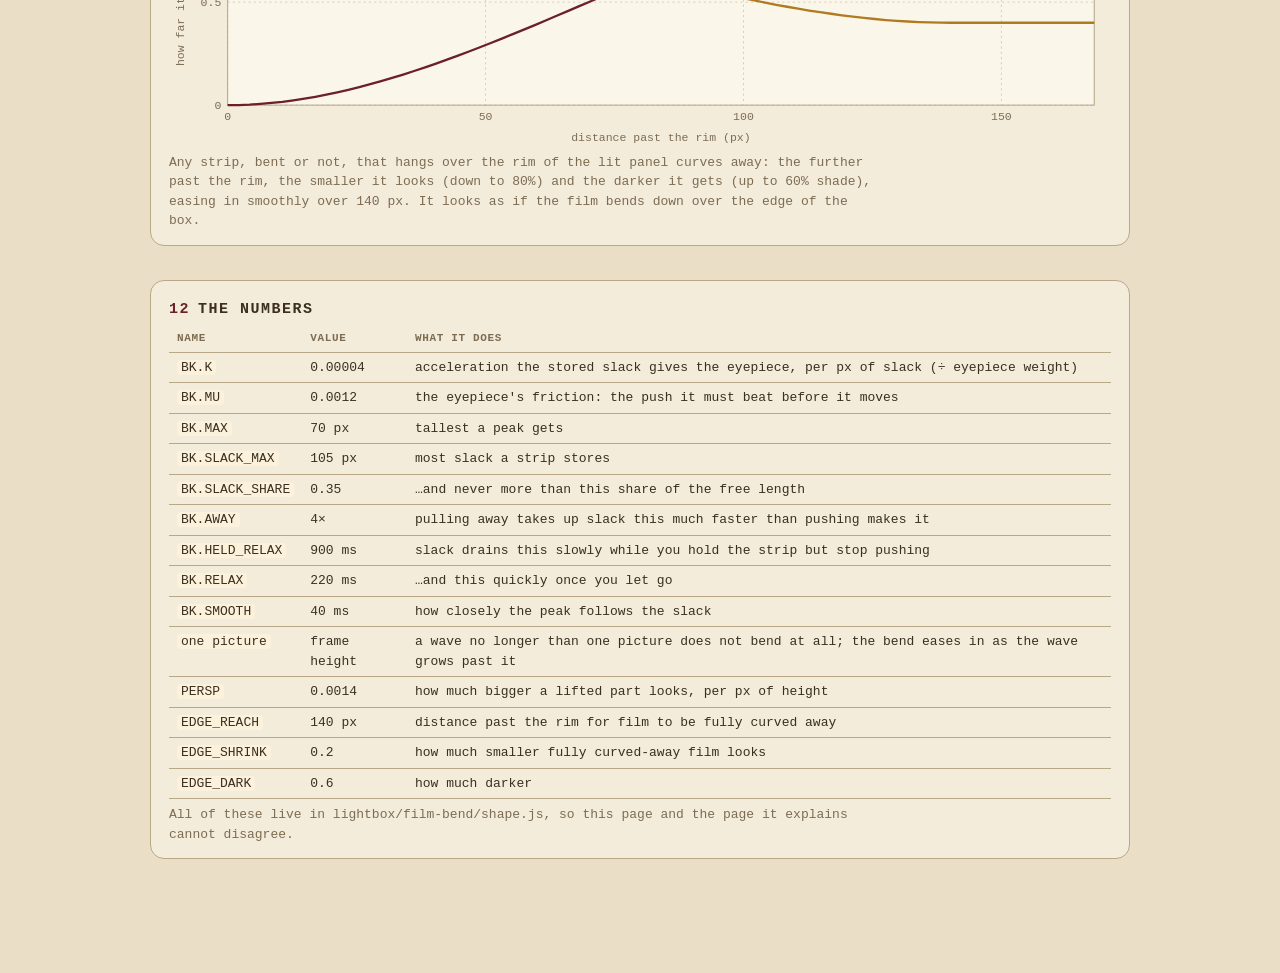
==== commit 674af150: "Film bending gathered into lightbox/film-bend/ (shape, physics, drawing, page layers, sound, css) be" ====
--- a/how-film-bends.html
+++ b/how-film-bends.html
@@ -45,7 +45,7 @@
 </main>
 
 <script type="module">
-import { BK, PERSP, EDGE_REACH, EDGE_SHRINK, EDGE_DARK, archHeight, lighting, overRim, placeBend, profile, seedBend } from "./lightbox/bend.js";
+import { BK, PERSP, EDGE_REACH, EDGE_SHRINK, EDGE_DARK, archHeight, lighting, overRim, placeBend, profile, seedBend } from "./lightbox/film-bend/shape.js";
 
 const INK = "#3a2f20", SOFT = "#7d6c52", WINE = "#6b202c", BLUE = "#2f5f7a", GOLD = "#b07a22", LINE = "#b8a888", FILM = "#1b1917", LIT = "#fcf2dc";
 const f1 = (v) => (Math.round(v * 10) / 10).toString();
@@ -300,7 +300,7 @@
 
 /* ------------------------------------------------------------------------------------------------------------------------------ constants */
 figure("numbers", "The numbers",
-  "All of these live in lightbox/bend.js, so this page and the page it explains cannot disagree.",
+  "All of these live in lightbox/film-bend/shape.js, so this page and the page it explains cannot disagree.",
   `<table><tr><th>name</th><th>value</th><th>what it does</th></tr>
     ${[["BK.K", BK.K, "acceleration the stored slack gives the eyepiece, per px of slack (÷ eyepiece weight)"], ["BK.MU", BK.MU, "the eyepiece's friction: the push it must beat before it moves"], ["BK.MAX", BK.MAX + " px", "tallest a peak gets"], ["BK.SLACK_MAX", BK.SLACK_MAX + " px", "most slack a strip stores"], ["BK.SLACK_SHARE", BK.SLACK_SHARE, "…and never more than this share of the free length"], ["BK.AWAY", BK.AWAY + "×", "pulling away takes up slack this much faster than pushing makes it"], ["BK.HELD_RELAX", BK.HELD_RELAX + " ms", "slack drains this slowly while you hold the strip but stop pushing"], ["BK.RELAX", BK.RELAX + " ms", "…and this quickly once you let go"], ["BK.SMOOTH", BK.SMOOTH + " ms", "how closely the peak follows the slack"], ["one picture", "frame height", "a wave no longer than one picture does not bend at all; the bend eases in as the wave grows past it"], ["PERSP", PERSP, "how much bigger a lifted part looks, per px of height"], ["EDGE_REACH", EDGE_REACH + " px", "distance past the rim for film to be fully curved away"], ["EDGE_SHRINK", EDGE_SHRINK, "how much smaller fully curved-away film looks"], ["EDGE_DARK", EDGE_DARK, "how much darker"]].map(([a, b, c]) => `<tr><td><code>${a}</code></td><td>${b}</td><td>${c}</td></tr>`).join("")}
   </table>`);
